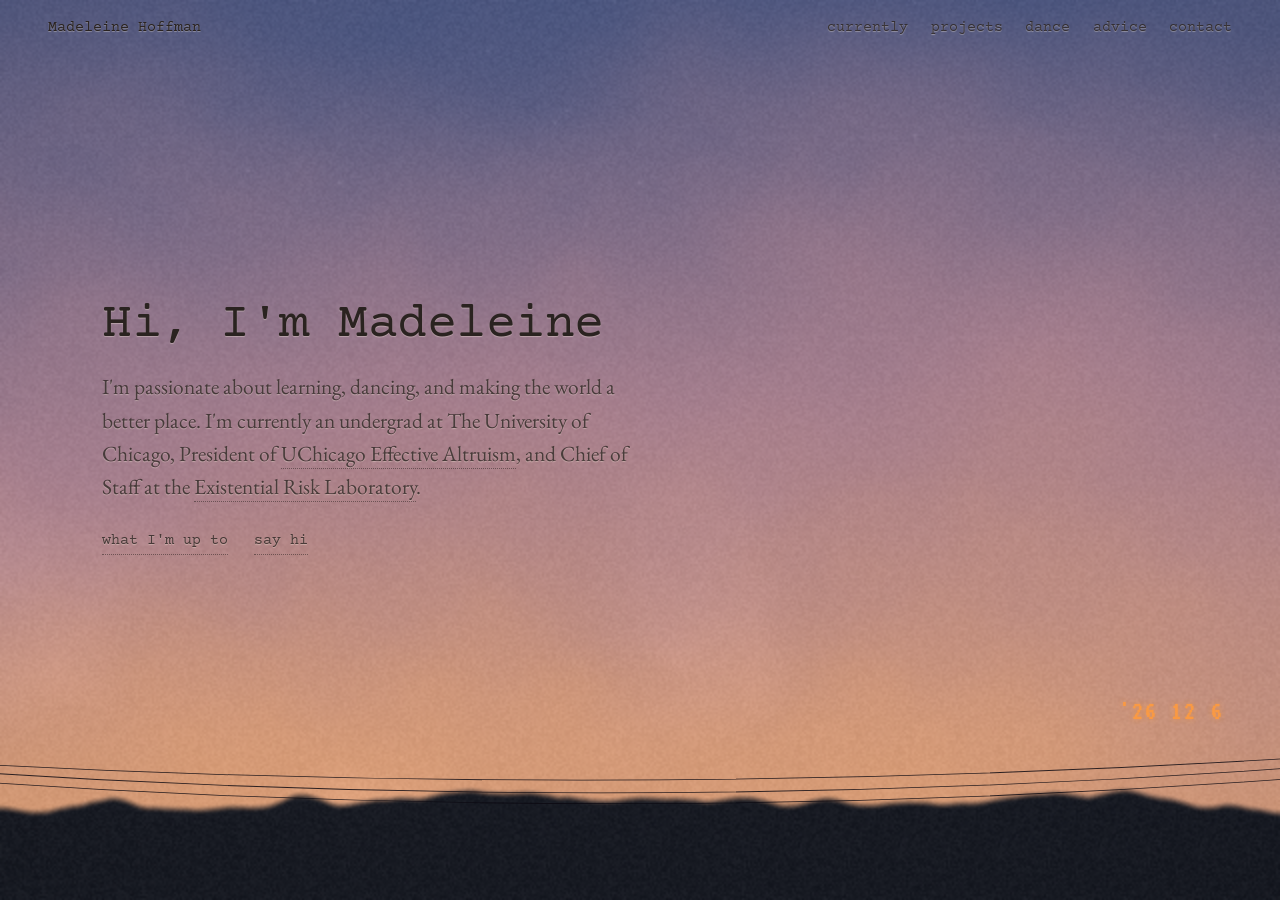
==== index.html @ fc64068d "Projects: sleep charts taped above the note, not inside it The two charts are now their own taped cl" ====
<!doctype html>
<html lang="en" class="no-js" data-sky="dark">
<head>
  <meta charset="utf-8">
  <meta name="viewport" content="width=device-width, initial-scale=1">
  <title>Madeleine Hoffman</title>
  <meta name="description" content="Madeleine Hoffman — learning, dancing, and making the world a better place.">
  <meta property="og:site_name" content="Madeleine Hoffman">
  <meta property="og:title" content="Madeleine Hoffman">
  <meta property="og:type" content="website">
  <meta name="theme-color" content="#1a1430">
  <link rel="preconnect" href="https://fonts.googleapis.com">
  <link rel="preconnect" href="https://fonts.gstatic.com" crossorigin>
  <link href="https://fonts.googleapis.com/css2?family=Courier+Prime:ital,wght@0,400;0,700;1,400&family=EB+Garamond:ital,wght@0,400;0,500;1,400&family=Caveat:wght@400;500&family=VT323&display=swap" rel="stylesheet">
  <!-- The ?v= numbers bust browser and GitHub Pages caches: bump them whenever
       style.css, sky.js or pages.js change, or visitors may see a stale mix. -->
  <link rel="stylesheet" href="style.css?v=45">
  <script>document.documentElement.className = "js";</script>
  <link rel="icon" href="data:image/svg+xml,%3Csvg xmlns='http://www.w3.org/2000/svg' viewBox='0 0 32 32'%3E%3Cdefs%3E%3ClinearGradient id='g' x1='0' y1='1' x2='0' y2='0'%3E%3Cstop offset='0' stop-color='%23e8894d'/%3E%3Cstop offset='.55' stop-color='%23a0506a'/%3E%3Cstop offset='1' stop-color='%23241f44'/%3E%3C/linearGradient%3E%3C/defs%3E%3Crect width='32' height='32' rx='6' fill='url(%23g)'/%3E%3Crect x='3' y='27' width='26' height='3' fill='%23120f1a'/%3E%3C/svg%3E">
</head>
<body>

  <!-- Each <section class="page"> is its own page; pages.js shows one at a
       time by URL hash (#currently, #dance, ...). Without JavaScript they
       simply stack. -->

  <!-- The sky. sky.js paints into this canvas; its colours follow the
       time of day. -->
  <canvas id="sky" aria-hidden="true"></canvas>

  <!-- Filters for the notes: a turbulence map displaces the paper layer's
       edges so each tear is ragged and fibrous rather than a clean cut. -->
  <svg width="0" height="0" style="position:absolute" aria-hidden="true">
    <defs>
      <filter id="torn" x="-5%" y="-10%" width="110%" height="120%" color-interpolation-filters="sRGB">
        <feTurbulence type="fractalNoise" baseFrequency="0.045 0.09" numOctaves="3" seed="4" result="n"/>
        <feDisplacementMap in="SourceGraphic" in2="n" scale="9" xChannelSelector="R" yChannelSelector="G"/>
      </filter>
      <filter id="torn2" x="-5%" y="-10%" width="110%" height="120%" color-interpolation-filters="sRGB">
        <feTurbulence type="fractalNoise" baseFrequency="0.05 0.08" numOctaves="3" seed="11" result="n"/>
        <feDisplacementMap in="SourceGraphic" in2="n" scale="8" xChannelSelector="R" yChannelSelector="G"/>
      </filter>
      <!-- a much gentler one for the ruled lines: a hand-ruled waver, not a tear -->
      <filter id="wobble" x="-2%" y="-5%" width="104%" height="110%" color-interpolation-filters="sRGB">
        <feTurbulence type="fractalNoise" baseFrequency="0.012 0.03" numOctaves="2" seed="3" result="n"/>
        <feDisplacementMap in="SourceGraphic" in2="n" scale="2.5" xChannelSelector="R" yChannelSelector="G"/>
      </filter>
    </defs>
  </svg>

  <header class="top">
    <a class="brand" href="#home">Madeleine Hoffman</a>
    <nav aria-label="Pages">
      <a href="#currently">currently</a>
      <a href="#projects">projects</a>
      <a href="#dance">dance</a>
      <a href="#advice">advice</a>
      <a href="#contact">contact</a>
    </nav>
  </header>

  <main id="pages">

    <!-- ============ HOME: the sky ============ -->
    <section id="home" class="page hero">
      <div class="hero-text">
        <h1>Hi, I'm Madeleine</h1>
        <p class="tagline" data-content="home.intro" data-inline>
          I'm passionate about learning, dancing, and making the world a better place.
          I'm currently an undergrad at The University of Chicago, President of
          <a href="https://uchicagoea.org" target="_blank" rel="noopener">UChicago Effective Altruism</a>,
          and Chief of Staff at the
          <a href="https://xrisk.uchicago.edu" target="_blank" rel="noopener">Existential Risk Laboratory</a>.
        </p>
        <p class="links">
          <a href="#currently">what I'm up to</a>
          <a href="#contact">say hi</a>
        </p>
      </div>
      <!-- the orange date stamp from a disposable camera; filled in by pages.js -->
      <span class="stamp" id="stamp" aria-hidden="true"></span>
      <!-- telephone wires along the bottom edge -->
      <svg class="wires" viewBox="0 0 1400 120" preserveAspectRatio="none" aria-hidden="true">
        <path d="M0 30 Q 700 95 1400 22"/>
        <path d="M0 44 Q 700 112 1400 38"/>
        <path d="M0 18 Q 700 70 1400 8"/>
      </svg>
    </section>

    <!-- ============ CURRENTLY ============ -->
    <section id="currently" class="page journal">
      <div class="paper">
        <div class="paper-head">
          <h2>Currently</h2>
          <span class="hand" data-content="currently.subtitle" data-text>last updated 10/21/26</span>
        </div>

        <!-- a strip of film: each <figure class="frame"> holds one photo; add class "portrait" for upright shots -->
        <div class="strip tilt-a">
          <figure class="frame"><img src="photos/blue-hour-coast.jpg" alt="A coastal town at blue hour, a crescent moon above the water" loading="lazy"></figure>
          <figure class="frame portrait"><img src="photos/autumn-leaves.jpg" alt="Autumn leaves against a clear blue sky" loading="lazy"></figure>
          <figure class="frame"><img src="photos/moon-over-horizon.jpg" alt="A soft moon over a dusk horizon, orange fading to indigo" loading="lazy"></figure>
          <figure class="frame"><img src="photos/the-el.jpg" alt="Looking up at an L train passing overhead" loading="lazy"></figure>
        </div>

        <article class="note n1" data-content="currently.note1">
          <p>
            Recently, I've been thinking about Laffer curve effects. What would give me higher
            returns when I decrease the quantity but increase the price? What should I do more of
            at a lower quality? (The answer to this second question is invariably emails.) Where
            am I on this curve for just about everything I spend my time on? I might write a blog
            post about this.
          </p>
        </article>

        <article class="note n2" data-content="currently.note2">
          <p>
            In terms of what I'm actually spending time on, ask my calendar: sleep (although
            significantly less than ever), work (just ran a panel event that went pretty well, now
            pivoting to symposium planning and academic-year groups), EA organizing (really excited
            about supporting all the ideas people have for programming, and doing 1-1s), and
            spending time with friends (taco tuesdays are my favorite). I'm getting increasingly
            skilled at making cheap vegan meals from home, doing handstands, and reading and
            predicting my mental state (so watch out&mdash; I might become a ninja soon).
          </p>
        </article>

        <p class="back hand"><a href="#home">&larr; back to the sky</a></p>
      </div>
    </section>

    <!-- ============ PROJECTS ============ -->
    <section id="projects" class="page journal">
      <div class="paper">
        <div class="paper-head">
          <h2>Projects</h2>
          <span class="hand" data-content="projects.subtitle" data-text>things I've made, so far</span>
        </div>

        <div class="strip tilt-b">
          <figure class="frame"><img src="photos/downtown-coneflowers.jpg" alt="Purple coneflowers in front of downtown Chicago buildings" loading="lazy"></figure>
          <figure class="frame"><img src="photos/decision-theory-talk.jpg" alt="Giving a talk on acausal decision theory, projected on a living-room wall" loading="lazy"></figure>
          <figure class="frame portrait"><img src="photos/podium-talk.jpg" alt="Speaking at a podium in a blue blouse" loading="lazy"></figure>
          <figure class="frame portrait"><img src="photos/lakefront-asters.jpg" alt="White asters along the lakefront path, the skyline behind" loading="lazy"></figure>
        </div>

        <article class="note n1" data-content="projects.note1">
          <p>
            In an attempt to think and write more, I've started
            <a href="https://substack.com/@madlenreads?r=5j2qmf&amp;utm_campaign=profile&amp;utm_medium=profile-page" target="_blank" rel="noopener">a substack</a>.
            I mostly read and develop thoughts independently, but I'll be experimenting with
            publishing more content in the near future.
          </p>
        </article>

        <figure class="charts" aria-label="Two charts from the sleep analysis">
          <a href="photos/sleep-by-day-and-alarm.png" target="_blank" rel="noopener"><img src="photos/sleep-by-day-and-alarm.png" alt="Average sleep by day type and alarm use: longest on weekends without an alarm, shortest on weekdays with one" loading="lazy"></a>
          <a href="photos/sleep-vs-mood.png" target="_blank" rel="noopener"><img src="photos/sleep-vs-mood.png" alt="Total sleep against next-day mood rating: a weak negative correlation, r = -0.19" loading="lazy"></a>
        </figure>

        <article class="note n2" data-content="projects.note2">
          <p>
            I conducted a
            <a href="https://docs.google.com/document/d/1mU0Cf0hOIiQYfXzRHgMYZWZ1Axlu6ik3GzpVMstTNCU/edit?usp=sharing" target="_blank" rel="noopener">sleep data analysis</a>
            on myself. Feel free to read the entire analysis, but long story short, I sleep a lot,
            and less when I wake up to an alarm. I also expect to become an early riser as I get older.
          </p>
        </article>

        <article class="note n3" data-content="projects.note3">
          <p><strong>Things I've vibecoded</strong> <em>(many thanks to Claude)</em></p>
          <ul>
            <li><a href="https://mindatlas-dusky.vercel.app" target="_blank" rel="noopener">Mindatlas task management system</a></li>
            <li><a href="https://claude.ai/public/artifacts/7b6f4d99-292c-4e7b-af44-f7ae1cf19e15" target="_blank" rel="noopener">Marriage market simulator</a></li>
            <li><a href="https://claude.ai/public/artifacts/346e64ef-d753-4775-b420-2178bdda4086" target="_blank" rel="noopener">Nutrition calibration</a></li>
            <li><a href="https://uchicagoea.org" target="_blank" rel="noopener">The UChicago EA website</a></li>
            <li>This website :)</li>
          </ul>
        </article>

        <article class="note n4" data-content="projects.note4">
          <p>
            I love <a href="https://docs.google.com/forms/d/e/1FAIpQLSeDyDDsnZq6mn9LF28FaSvzVBGC0axyaflXK7RPDkoeWgi3KA/viewform" target="_blank" rel="noopener">asking random questions</a>.
            I also love <a href="https://theoccasionalist.substack.com" target="_blank" rel="noopener">making lists</a>. I am still building the most
            legendary list of random questions, which you/we may be lucky to see one day.
          </p>
        </article>

        <p class="back hand"><a href="#home">&larr; back to the sky</a></p>
      </div>
    </section>

    <!-- ============ DANCE ============ -->
    <section id="dance" class="page journal">
      <div class="paper">
        <div class="paper-head">
          <h2>Dance</h2>
          <span class="hand" data-content="dance.subtitle" data-text>UChicago Maya</span>
        </div>

        <article class="note n1 lead" data-content="dance.lead">
          <p>
            I'm a cast member of UChicago Maya, a contemporary-fusion dance group. Here are some
            of our recent performances, including sets from both this and last year's university
            competition “Where Fun Comes to Dance” and our winter show Smoke and Mirrors.
          </p>
        </article>

        <div class="strip tilt-c">
          <figure class="frame"><img src="photos/maya-tableau.jpg" alt="UChicago Maya dancers in a tableau under warm light, mirrors at the edges" loading="lazy"></figure>
          <figure class="frame"><img src="photos/four-in-white.jpg" alt="Four dancers in white shirts holding hands on a lavender-lit stage" loading="lazy"></figure>
          <figure class="frame portrait"><img src="photos/stage-green-light.jpg" alt="Dancers on a green-lit stage, arms raised" loading="lazy"></figure>
          <figure class="frame"><img src="photos/final-bow.jpg" alt="The whole cast in black taking a bow, hands raised" loading="lazy"></figure>
          <figure class="frame"><img src="photos/curtain-call.jpg" alt="Curtain call, the cast waving in pink and lavender dresses" loading="lazy"></figure>
        </div>

        <!-- cine film: the three performances as frames on a strip -->
        <div class="strip wide tilt-e">
          <figure class="frame video">
            <iframe loading="lazy" src="https://www.youtube-nocookie.com/embed/ZHq5HaCZGsg?rel=0" title="UChicago Maya performance" allow="accelerometer; autoplay; clipboard-write; encrypted-media; gyroscope; picture-in-picture" allowfullscreen referrerpolicy="strict-origin-when-cross-origin"></iframe>
          </figure>
          <figure class="frame video">
            <iframe loading="lazy" src="https://www.youtube-nocookie.com/embed/Kq1xDJ3kD8k?rel=0" title="UChicago Maya performance" allow="accelerometer; autoplay; clipboard-write; encrypted-media; gyroscope; picture-in-picture" allowfullscreen referrerpolicy="strict-origin-when-cross-origin"></iframe>
          </figure>
          <figure class="frame video">
            <iframe loading="lazy" src="https://drive.google.com/file/d/11VHUv5KdfycRNEujiv16HskwLyLSA3uC/preview" title="UChicago Maya performance" allow="autoplay; fullscreen" allowfullscreen></iframe>
          </figure>
        </div>

        <p class="hand aside" data-content="dance.aside" data-text>Our experimental choreography show Haiku is coming up in May!</p>

        <p class="back hand"><a href="#home">&larr; back to the sky</a></p>
      </div>
    </section>

    <!-- ============ ADVICE ============ -->
    <section id="advice" class="page journal">
      <div class="paper paper-advice">
        <div class="paper-head">
          <h2>Advice</h2>
          <span class="hand" data-content="advice.subtitle" data-text>from the green notebook</span>
        </div>

        <article class="note n1 lead" data-content="advice.intro">
          <p>
            Since 2023, I've been collecting advice from friends and strangers in a green notebook
            I carried with me almost everywhere. I lost the notebook this summer
            (<a href="https://madlenreads.substack.com/p/to-the-boy-who-robbed-me?r=5j2qmf&amp;utm_campaign=post&amp;utm_medium=web" target="_blank" rel="noopener">full story here</a>)
            but by the kindness and foresight of some lovely people, most of the entries have been
            saved digitally and now exist here. I carry around a new green notebook and would love
            for you to add your advice to your past self &mdash; I will probably request it if I know
            you in person, but if you ask me to add yours I might cry tears of joy. You're
            also welcome to
            <a href="https://docs.google.com/forms/d/e/1FAIpQLSeNC3z4_AFh7Njtp66DmesXIRY3LgctPeOAQP-X7jR5U84RlA/viewform" target="_blank" rel="noopener">upload your own</a>
            to this page :)
          </p>
        </article>

        <!-- The entries. advice.js reads advice/entries.json, scatters the
             pages here at random, and opens one when it is clicked. -->
        <div class="pile" id="pile" aria-label="Pages from the notebook"></div>

        <p class="back hand"><a href="#home">&larr; back to the sky</a></p>
      </div>
    </section>

    <!-- ============ CONTACT ============ -->
    <section id="contact" class="page journal">
      <div class="paper">
        <div class="paper-head">
          <h2>Contact</h2>
          <span class="hand" data-content="contact.subtitle" data-text>I would love to connect with you</span>
        </div>

        <div class="strip tilt-d">
          <figure class="frame portrait"><img src="photos/chicago-print.jpg" alt="A Chicago print, a maroon foam finger and a photo-booth strip" loading="lazy"></figure>
          <figure class="frame"><img src="photos/lakefront-splash.jpg" alt="Three friends on the lakefront rocks as a wave breaks, the skyline behind" loading="lazy"></figure>
          <figure class="frame"><img src="photos/group-at-the-board.jpg" alt="A group of friends posing in front of a chalkboard" loading="lazy"></figure>
          <figure class="frame portrait"><img src="photos/rodin-eternal-spring.jpg" alt="A Rodin bronze in front of a Monet at the museum" loading="lazy"></figure>
        </div>

        <article class="note n1 scribbles">
          <ul class="contact-list" data-content="contact.links">
            <li><a class="hand" href="https://vs.co/hun6bwtc" target="_blank" rel="noopener">photos</a></li>
            <li><a class="hand" href="https://open.spotify.com/user/h41lewn2pkntjvl3inlkogcae?si=LbrNOg6fT9Wjhgx6Q5q5ig" target="_blank" rel="noopener">what I'm listening to</a></li>
            <li><a class="hand" href="mailto:mnhoffman@uchicago.edu">write to me</a></li>
            <li><a class="hand" href="https://calendly.com/mnhoffman-uchicago" target="_blank" rel="noopener">find a time to chat</a></li>
          </ul>
        </article>

        <article class="note n2" data-content="contact.note">
          <p>
            This website build is still in progress! Get excited for new edits coming soon,
            and feel free to give
            <a href="https://docs.google.com/forms/d/e/1FAIpQLScifL1u8yx66QWdVO1eizttNZ5CK81bdnJG2hJyrEnGoSSCvw/viewform?usp=dialog" target="_blank" rel="noopener">feedback</a> :)
          </p>
        </article>

        <p class="back hand"><a href="#home">&larr; back to the sky</a></p>
      </div>
    </section>

  </main>

  <!-- One entry, opened. advice.js fills and shows this. -->
  <div class="lightbox" id="lightbox" hidden>
    <button class="lb-close" type="button" aria-label="Close">&times;</button>
    <button class="lb-prev" type="button" aria-label="Previous page">&lsaquo;</button>
    <figure class="lb-figure"><img id="lb-img" alt="A page from the green notebook"></figure>
    <button class="lb-next" type="button" aria-label="Next page">&rsaquo;</button>
  </div>

  <script>
    // The date stamp: ' YY MM DD, the way a point-and-shoot prints it.
    (function () {
      var d = new Date(), s = document.getElementById('stamp');
      if (s) s.textContent = "'" + String(d.getFullYear()).slice(2) + ' ' + (d.getMonth() + 1) + ' ' + d.getDate();
    })();
  </script>
  <script src="vendor/marked.umd.js"></script>
  <script src="content.js?v=45"></script>
  <script src="sky.js?v=45"></script>
  <script src="pages.js?v=45"></script>
  <script src="advice.js?v=45"></script>
</body>
</html>
---- style.css ----
/* ------------------------------------------------------------------
   Madeleine Hoffman — personal site

   Home is a grainy film sky (sky.js) with a few lines of text on it.
   Every other page is a journal lying on top of that sky: textured
   paper, a strip of film across it, and notes scattered on the page.
   ------------------------------------------------------------------ */

:root {
  /* text on the sky: ivory by default, switched to ink when the sky is bright (sky.js) */
  --ink: #f3ebdd;
  --ink-soft: rgba(243, 235, 221, 0.82);
  --ink-faint: rgba(243, 235, 221, 0.55);
  --shadow: 0 1px 2px rgba(10, 8, 20, 0.5), 0 2px 12px rgba(10, 8, 20, 0.3);

  /* the journal */
  --paper: #f6e9cf;
  --paper-2: #fbf2dc;
  --card: #f6eedc;
  --pencil: #3a302b;
  --pencil-soft: #6b5d55;
  --pencil-faint: rgba(58, 48, 43, 0.35);
  --rule: rgba(90, 110, 150, 0.3);
  --stamp: #ff9b3d;
  --film: #15120f;

  --mono: "Courier Prime", "Courier New", monospace;
  --body: "EB Garamond", "Iowan Old Style", Georgia, serif;
  --hand: "Caveat", "Segoe Print", cursive;
  --lcd: "VT323", monospace;

  /* paper grain, used as a background layer */
  --grain: url("data:image/svg+xml,%3Csvg xmlns='http://www.w3.org/2000/svg' width='200' height='200'%3E%3Cfilter id='n'%3E%3CfeTurbulence type='fractalNoise' baseFrequency='0.9' numOctaves='3' stitchTiles='stitch'/%3E%3CfeColorMatrix values='0 0 0 0 0 0 0 0 0 0 0 0 0 0 0 0 0 0 0.55 0'/%3E%3C/filter%3E%3Crect width='100%25' height='100%25' filter='url(%23n)'/%3E%3C/svg%3E");
  /* finer grain for the notes, multiplied in so the paper has real tooth */
  --tooth: url("data:image/svg+xml,%3Csvg xmlns='http://www.w3.org/2000/svg' width='160' height='160'%3E%3Cfilter id='t'%3E%3CfeTurbulence type='fractalNoise' baseFrequency='1.1' numOctaves='2' seed='3' stitchTiles='stitch'/%3E%3CfeColorMatrix values='0 0 0 0 0 0 0 0 0 0 0 0 0 0 0 0 0 0 0.12 0'/%3E%3C/filter%3E%3Crect width='100%25' height='100%25' filter='url(%23t)'/%3E%3C/svg%3E");
  /* a soft, larger mottle like the fibres in handmade paper */
  --mottle: url("data:image/svg+xml,%3Csvg xmlns='http://www.w3.org/2000/svg' width='400' height='400'%3E%3Cfilter id='m'%3E%3CfeTurbulence type='fractalNoise' baseFrequency='0.03' numOctaves='4' seed='7' stitchTiles='stitch'/%3E%3CfeColorMatrix values='0 0 0 0 0 0 0 0 0 0 0 0 0 0 0 0 0 0 0.22 0'/%3E%3C/filter%3E%3Crect width='100%25' height='100%25' filter='url(%23m)'/%3E%3C/svg%3E");
}
:root[data-sky="bright"] {
  --ink: #2a2320;
  --ink-soft: rgba(42, 35, 32, 0.8);
  --ink-faint: rgba(42, 35, 32, 0.5);
  --shadow: 0 1px 1px rgba(255, 245, 230, 0.35);
}

* { box-sizing: border-box; }
html { scroll-behavior: smooth; }

body {
  margin: 0;
  min-height: 100vh;
  background: #1a1430 linear-gradient(to top, #c8744a 0%, #6a3a58 40%, #1a1430 100%);
  color: var(--ink);
  font-family: var(--body);
  font-size: clamp(1.1rem, 1.02rem + 0.35vw, 1.28rem);
  line-height: 1.55;
  -webkit-font-smoothing: antialiased;
  overflow-x: hidden;
  transition: color .8s ease;
}

#sky {
  position: fixed; inset: 0;
  width: 100%; height: 100%;
  z-index: 0; display: block;
}

header.top, main { position: relative; z-index: 1; }

a { color: inherit; text-decoration: none; }

/* ---------------- header ---------------- */
header.top {
  position: fixed;
  top: 0; left: 0; right: 0;
  z-index: 3;
  display: flex;
  justify-content: space-between;
  align-items: baseline;
  gap: 1rem;
  padding: 1rem clamp(1.25rem, 4vw, 3rem);
  font-family: var(--mono);
  font-size: 0.95rem;
  color: var(--ink);
  text-shadow: var(--shadow);
  transition: color .8s ease;
}
header.top .brand { white-space: nowrap; }
header.top nav { display: flex; flex-wrap: wrap; justify-content: flex-end; gap: 0.2rem 1.4rem; }
header.top nav a { color: var(--ink-soft); border-bottom: 1px dotted transparent; padding-bottom: 1px; }
header.top nav a:hover, header.top nav a.current { color: var(--ink); border-bottom-color: var(--ink-faint); }

/* ---------------- pages ---------------- */
.js .page:not(.active) { display: none; }
.js .page.active { animation: develop .7s ease both; }
@keyframes develop {
  from { opacity: 0; filter: contrast(0.6) brightness(1.3); }
  to   { opacity: 1; filter: none; }
}
@media (prefers-reduced-motion: reduce) { .js .page.active { animation: none; } }

/* ---------------- home: the sky ---------------- */
.hero {
  position: relative;
  min-height: 100svh;
  display: flex;
  align-items: center;
  padding: 6rem clamp(1.25rem, 8vw, 7rem) 9rem;
  text-shadow: var(--shadow);
}
.hero-text { max-width: 36rem; }

h1 {
  margin: 0 0 1rem;
  font-family: var(--mono);
  font-weight: 400;
  font-size: clamp(1.9rem, 1.3rem + 2.6vw, 3.1rem);
  line-height: 1.15;
  letter-spacing: -0.01em;
}
.tagline {
  margin: 0;
  max-width: 34rem;
  font-size: 1.05em;
  color: var(--ink-soft);
}
.links {
  margin: 1.6rem 0 0;
  font-family: var(--mono);
  font-size: 0.95rem;
  display: flex;
  flex-wrap: wrap;
  gap: 0.5rem 1.6rem;
}
.links a, .tagline a { color: var(--ink-soft); border-bottom: 1px dotted var(--ink-faint); padding-bottom: 1px; }
.tagline a:hover { color: var(--ink); border-bottom-style: solid; }
.links a:hover { color: var(--ink); border-bottom-style: solid; }

/* the orange date stamp, bottom right, like a point-and-shoot print */
.stamp {
  position: absolute;
  right: clamp(1.25rem, 5vw, 3.5rem);
  bottom: 10.5rem;
  font-family: var(--lcd);
  font-size: 1.7rem;
  letter-spacing: 0.08em;
  color: var(--stamp);
  text-shadow: 0 0 6px rgba(255, 155, 61, 0.75), 0 0 1px rgba(255, 155, 61, 0.9);
  opacity: 0.9;
  filter: blur(0.3px);
}

/* telephone wires along the bottom edge */
.wires {
  position: absolute;
  left: -2%; right: -2%; bottom: 7.5%;
  width: 104%; height: 9vh;
  fill: none;
  stroke: rgba(12, 10, 18, 0.85);
  stroke-width: 1.2;
  pointer-events: none;
  filter: blur(0.3px);
}

/* ---------------- journal pages ---------------- */
.journal {
  min-height: 100svh;
  padding: 5.5rem clamp(0.75rem, 3vw, 2rem) 5rem;
  display: flex;
  justify-content: center;
  align-items: flex-start;
}

.paper {
  position: relative;
  width: min(100%, 58rem);
  min-width: 0;                     /* a flex item: don't let the pile's images widen it */
  padding: clamp(1.25rem, 3.5vw, 3rem) clamp(1.1rem, 4vw, 3.5rem) 2.5rem;
  color: var(--pencil);
  background: var(--paper) linear-gradient(160deg, var(--paper-2) 0%, var(--paper) 55%, #eedfc2 100%);
  box-shadow: 0 30px 70px rgba(8, 6, 16, 0.5), 0 2px 6px rgba(8, 6, 16, 0.3);
  transform: rotate(-0.6deg);
  display: grid;
  grid-template-columns: minmax(0, 1fr) minmax(0, 1fr);
  gap: 1.75rem 2.25rem;
  align-items: start;
}
/* paper grain and a faint fold down the middle */
.paper::before {
  content: "";
  position: absolute; inset: 0;
  background: var(--grain);
  opacity: 0.38;
  mix-blend-mode: multiply;
  pointer-events: none;
}
.paper::after {
  content: "";
  position: absolute; top: 0; bottom: 0; left: 50%;
  width: 1px;
  background: linear-gradient(to bottom, transparent, rgba(58, 48, 43, 0.12) 20%, rgba(58, 48, 43, 0.12) 80%, transparent);
  pointer-events: none;
}
.paper > * { position: relative; z-index: 1; }

.paper-head {
  grid-column: 1 / -1;
  display: flex;
  flex-wrap: wrap;
  align-items: baseline;
  gap: 0.3rem 1.2rem;
  margin-bottom: -0.25rem;
}
.paper h2 {
  margin: 0;
  font-family: var(--mono);
  font-weight: 700;
  font-size: clamp(1.6rem, 1.3rem + 1.4vw, 2.3rem);
  letter-spacing: -0.01em;
  color: var(--pencil);
}

/* handwriting, for marginalia only */
.hand {
  font-family: var(--hand);
  font-size: 1.35rem;
  line-height: 1.2;
  color: var(--pencil-soft);
}
.aside.hand { grid-column: 1 / -1; transform: rotate(-1.2deg); margin: 0.2rem 0 0 0.5rem; }

/* ---- film strip ----
   Each strip runs the width of the page (a touch past it) with the
   film's dark border on both ends. Frames share the width and crop to
   fit, so the strip always ends cleanly. Each page tilts its strip a
   little differently. */
.strip {
  grid-column: 1 / -1;
  width: calc(100% + 2rem);
  margin-left: -1rem;
  display: flex;
  gap: 0.6rem;
  padding: 1.45rem 0.9rem 1.15rem;
  overflow: hidden;
  background: var(--film);
  position: relative;
  box-shadow: 0 10px 28px rgba(8, 6, 16, 0.35);
  counter-reset: frames 11;
}
.strip.tilt-a { transform: rotate(0.8deg); }
.strip.tilt-b { transform: rotate(-0.7deg); }
.strip.tilt-c { transform: rotate(-1.4deg); z-index: 2; }
.strip.tilt-d { transform: rotate(1.1deg); }
.strip.tilt-e { transform: rotate(0.9deg); margin-top: -1.6rem; }
/* sprocket holes */
.strip::before, .strip::after {
  content: "";
  position: absolute; left: 0; right: 0; height: 0.45rem;
  background: radial-gradient(circle at 50% 50%, rgba(255, 240, 220, 0.14) 0 2.2px, transparent 2.6px) 0 0 / 1.1rem 100% repeat-x;
  pointer-events: none;
}
.strip::before { top: 0.32rem; }
.strip::after { bottom: 0.32rem; }

.frame {
  flex: 3 1 0;
  min-width: 0;
  margin: 0;
  position: relative;
  --frame-h: clamp(7rem, 14.5vw, 10.5rem);
}
.frame.portrait { flex: 2 1 0; }
.frame img {
  display: block;
  width: 100%;
  height: var(--frame-h);
  object-fit: cover;
  border-radius: 2px;
  box-shadow: inset 0 0 0 1px rgba(255, 255, 255, 0.04);
  filter: saturate(0.9) contrast(0.96);
}
/* the dance strip holds video */
.strip.wide .frame { flex: 1 1 0; }
.frame.video { aspect-ratio: 16 / 9; background: #000; border-radius: 2px; overflow: hidden; min-width: 0; }
.frame.video iframe { position: absolute; inset: 0; width: 100%; height: 100%; border: 0; }

/* ---- notes ----
   Three layers: the torn paper (.note::before), the ruled lines
   (.note::after, continuous and only faintly wavy), and the text on
   top. The tape hangs off the first paragraph's pseudo-element. */
.note {
  position: relative;
  padding: 1.3rem 1.4rem 1.2rem;
  font-size: 0.98em;
  isolation: isolate;
}
.note::before {
  content: "";
  position: absolute;
  inset: -0.35rem -0.3rem -0.5rem;
  z-index: -2;
  background:
    var(--tooth),
    var(--grain),
    var(--mottle),
    linear-gradient(170deg, #fffbf1 0%, #fcf6e8 60%, #f6eedd 100%);
  background-blend-mode: multiply, soft-light, soft-light, normal;
  box-shadow:
    inset 0 0 0 2px rgba(255, 252, 244, 0.7),   /* fibrous light rim along the tear */
    inset 0 0 1.4rem rgba(120, 95, 60, 0.10),   /* a little age toward the edges */
    0 7px 14px rgba(8, 6, 16, 0.22),
    0 1px 2px rgba(8, 6, 16, 0.25);
  filter: url(#torn);
}
.note.n2::before { filter: url(#torn2); }
.note::after {
  content: "";
  position: absolute;
  inset: 0;
  z-index: -1;
  background: repeating-linear-gradient(to bottom, transparent 0 calc(1.55em - 1px), var(--rule) calc(1.55em - 1px) 1.55em);
  background-origin: content-box;
  /* the note's top padding, plus where the first baseline falls in its
     line box, minus one period: so every rule sits just under a baseline */
  padding: calc(1.3rem - 0.15em + 1px) 1rem 0;
  filter: url(#wobble);
  pointer-events: none;
}
.note p { margin: 0; line-height: 1.55; }
.note p + p { margin-top: 1.55em; }
/* a piece of tape at the top */
.note > :first-child::before {
  content: "";
  position: absolute; top: -0.75rem; left: 50%;
  width: 5.5rem; height: 1.25rem;
  transform: translateX(-50%) rotate(-2deg);
  background: linear-gradient(to right, rgba(236, 232, 224, 0.5), rgba(246, 244, 238, 0.62) 50%, rgba(236, 232, 224, 0.5));
  border-left: 1px dashed rgba(255, 255, 255, 0.55);
  border-right: 1px dashed rgba(255, 255, 255, 0.55);
  box-shadow: 0 1px 2px rgba(8, 6, 16, 0.12);
}
.note.n1 { transform: rotate(-1.1deg); }
.note.n2 { transform: rotate(1.3deg); margin-top: 1.5rem; }
.note.lead { grid-column: 1 / -1; max-width: 42rem; }
.note.n3 { grid-column: 1; transform: rotate(-0.7deg); margin-top: 0.8rem; }
.note.n4 { grid-column: 2; transform: rotate(1deg); margin-top: 1.6rem; }
/* lists inside notes sit on the ruling like the paragraphs */
.note ul, .note ol { margin: 0; padding-left: 1.2em; }
.note p + ul, .note p + ol { margin-top: 0; }
.note li { line-height: 1.55; }
.note a {
  color: var(--pencil);
  text-decoration: underline wavy var(--pencil-faint) 1px;
  text-underline-offset: 0.2em;
}
.note a:hover { text-decoration-color: var(--stamp); }

/* the contact note: just a few handwritten lines, each one a link */
.contact-list {
  list-style: none;
  margin: 0;
  padding: 0;
}
.contact-list li { line-height: 1.55em; }
.contact-list a.hand {
  font-size: 1.55rem;
  color: var(--pencil);
  text-decoration: none;
  border-bottom: 1px solid transparent;
  transition: color .2s ease, border-color .2s ease;
}
.contact-list a.hand:hover { color: #a85a3c; border-bottom-color: rgba(168, 90, 60, 0.5); }
.note.scribbles { padding-bottom: 1.3rem; }

.back {
  grid-column: 1 / -1;
  margin: 1.5rem 0 0 !important;
  justify-self: start;
}
.back a { color: var(--pencil-soft); border-bottom: 1px solid var(--pencil-faint); }
.back a:hover { color: var(--pencil); }

/* ---------------- small screens ---------------- */
@media (max-width: 680px) {
  header.top { font-size: 0.85rem; flex-direction: column; align-items: center; gap: 0.2rem; padding-top: 0.8rem; }
  header.top nav { justify-content: center; gap: 0.2rem 1rem; }
  .hero { padding-top: 7rem; padding-bottom: 10rem; align-items: flex-end; }
  .stamp { bottom: 10.5rem; font-size: 1.4rem; }
  .paper { grid-template-columns: minmax(0, 1fr); transform: rotate(-0.3deg); }
  /* the advice sheet is very tall; even a slight tilt pushes its corners off a phone screen */
  .paper-advice { transform: none; }
  .paper::after { display: none; }
  .note.n1, .note.n2 { transform: rotate(-0.6deg); margin-top: 0.5rem; }
  .note.n2 { transform: rotate(0.6deg); }
  .strip { overflow-x: auto; scrollbar-width: none; width: calc(100% + 1.2rem); margin-left: -0.6rem; }
  .strip::-webkit-scrollbar { display: none; }
  .frame { flex: 0 0 auto; --frame-h: 8.5rem; }
  .frame img { width: auto; aspect-ratio: 3 / 2; }
  .frame.portrait img { aspect-ratio: 2 / 3; }
  .strip.wide .frame { flex: 0 0 auto; width: 16rem; }
  .strip.tilt-e { margin-top: 0.5rem; }
}

::selection { background: rgba(255, 155, 61, 0.35); }

/* ---------------- advice: the green notebook ---------------- */
.paper-advice .note.lead { max-width: 46rem; z-index: 30; }   /* always above the pile */
.paper-advice .back { position: relative; z-index: 30; }

/* The pile: advice.js positions every page absolutely (a masonry with
   overlap); the box is clipped so nothing pokes past the sheet. */
.pile {
  grid-column: 1 / -1;
  position: relative;
  isolation: isolate;
  min-width: 0;
  margin: 0.5rem 0 3rem;
  padding-top: 0.8rem;
}
.entry {
  display: block;
  position: absolute;
  transform: rotate(var(--tilt, 0deg));
  transition: box-shadow .3s ease;
  box-shadow: 0 6px 16px rgba(8, 6, 16, 0.28), 0 1px 2px rgba(8, 6, 16, 0.25);
  background: #ede4d0;
  cursor: zoom-in;
}
.entry img { display: block; width: 100%; max-width: 100%; height: auto; }
.entry:hover, .entry:focus-visible {
  box-shadow: 0 10px 24px rgba(8, 6, 16, 0.36), 0 1px 2px rgba(8, 6, 16, 0.25);
  outline: none;
}

/* one page, opened */
.lightbox {
  position: fixed; inset: 0; z-index: 50;
  display: flex; align-items: center; justify-content: center;
  background: rgba(14, 10, 24, 0.82);
  backdrop-filter: blur(3px);
  -webkit-backdrop-filter: blur(3px);
  padding: 2rem;
}
.lightbox[hidden] { display: none; }
.lb-figure { margin: 0; max-width: min(92vw, 60rem); max-height: 90vh; }
.lb-figure img {
  display: block;
  max-width: 100%; max-height: 90vh;
  box-shadow: 0 30px 80px rgba(0, 0, 0, 0.6);
  background: var(--card);
}
.lightbox button {
  position: absolute;
  background: none; border: 0; color: #f3ebdd;
  font-family: var(--mono); font-size: 2.2rem; line-height: 1;
  padding: 0.6rem 0.9rem; cursor: pointer; opacity: 0.75;
}
.lightbox button:hover { opacity: 1; }
.lb-close { top: 0.6rem; right: 0.9rem; }
.lb-prev { left: 0.4rem; top: 50%; transform: translateY(-50%); }
.lb-next { right: 0.4rem; top: 50%; transform: translateY(-50%); }
body.lb-open { overflow: hidden; }

@media (max-width: 680px) {
  .lightbox { padding: 0.5rem; }
  .lightbox button { font-size: 1.8rem; }
}

/* ---------------- small charts taped to the page, above the sleep note ---------------- */
.charts {
  grid-column: 2;
  display: flex; gap: 0.9rem; align-items: flex-start;
  margin: 0.6rem 0 -0.4rem; padding: 0;
}
.charts a { position: relative; flex: 0 0 calc(50% - 0.45rem); min-width: 0; display: block; cursor: zoom-in; }
.charts img {
  display: block; width: 100%; height: auto;
  border: 1px solid rgba(58, 48, 43, 0.15);
  box-shadow: 0 3px 8px rgba(8, 6, 16, 0.22);
  background: #fff;
}
.charts a:first-child { transform: rotate(-1.6deg); }
.charts a:last-child { transform: rotate(1.3deg); margin-top: 0.5rem; }
/* a little piece of tape on each */
.charts a::before {
  content: "";
  position: absolute; top: -0.5rem; left: 50%; z-index: 1;
  width: 3.2rem; height: 0.9rem;
  transform: translateX(-50%) rotate(-3deg);
  background: linear-gradient(to right, rgba(236, 232, 224, 0.55), rgba(246, 244, 238, 0.68) 50%, rgba(236, 232, 224, 0.55));
  border-left: 1px dashed rgba(255, 255, 255, 0.55);
  border-right: 1px dashed rgba(255, 255, 255, 0.55);
  box-shadow: 0 1px 2px rgba(8, 6, 16, 0.12);
}
.charts a:last-child::before { transform: translateX(-50%) rotate(4deg); }
/* the sleep note sits under its charts, in the right column */
#projects .note.n2 { grid-column: 2; margin-top: 0.4rem; }
@media (max-width: 640px) { .charts, #projects .note.n2 { grid-column: 1; } }
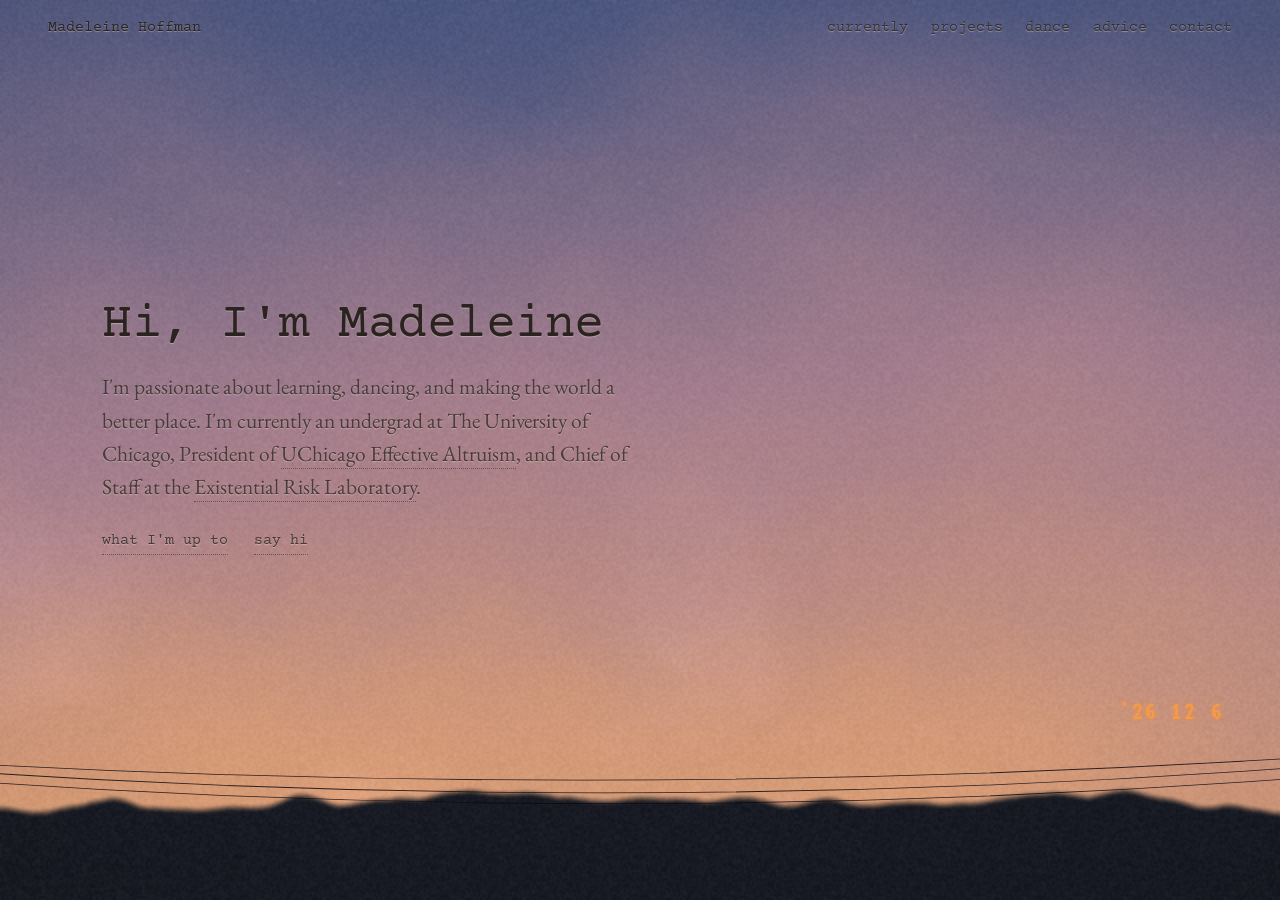
==== commit 41cb8f1a: "Projects: a note on Project Donor and the End Kidney Deaths Act A full-width note between the sleep " ====
--- a/index.html
+++ b/index.html
@@ -14,7 +14,7 @@
   <link href="https://fonts.googleapis.com/css2?family=Courier+Prime:ital,wght@0,400;0,700;1,400&family=EB+Garamond:ital,wght@0,400;0,500;1,400&family=Caveat:wght@400;500&family=VT323&display=swap" rel="stylesheet">
   <!-- The ?v= numbers bust browser and GitHub Pages caches: bump them whenever
        style.css, sky.js or pages.js change, or visitors may see a stale mix. -->
-  <link rel="stylesheet" href="style.css?v=45">
+  <link rel="stylesheet" href="style.css?v=46">
   <script>document.documentElement.className = "js";</script>
   <link rel="icon" href="data:image/svg+xml,%3Csvg xmlns='http://www.w3.org/2000/svg' viewBox='0 0 32 32'%3E%3Cdefs%3E%3ClinearGradient id='g' x1='0' y1='1' x2='0' y2='0'%3E%3Cstop offset='0' stop-color='%23e8894d'/%3E%3Cstop offset='.55' stop-color='%23a0506a'/%3E%3Cstop offset='1' stop-color='%23241f44'/%3E%3C/linearGradient%3E%3C/defs%3E%3Crect width='32' height='32' rx='6' fill='url(%23g)'/%3E%3Crect x='3' y='27' width='26' height='3' fill='%23120f1a'/%3E%3C/svg%3E">
 </head>
@@ -167,7 +167,18 @@
           </p>
         </article>
 
-        <article class="note n3" data-content="projects.note3">
+        <article class="note n3 lead" data-content="projects.note3">
+          <p>
+            I spent a summer at
+            <a href="https://forum.effectivealtruism.org/posts/sDLvkLMhmmatiqaR7/introducing-project-donor-a-cost-effective-approach-to" target="_blank" rel="noopener">Project Donor</a>
+            helping write a cost-effectiveness analysis on interventions supporting kidney donation. I left
+            considering kidney donation myself, and supporting the
+            <a href="https://www.endkidneydeathsact.org" target="_blank" rel="noopener">End Kidney Deaths Act</a>
+            as the most obviously good policy I'm aware of.
+          </p>
+        </article>
+
+        <article class="note n4" data-content="projects.note4">
           <p><strong>Things I've vibecoded</strong> <em>(many thanks to Claude)</em></p>
           <ul>
             <li><a href="https://mindatlas-dusky.vercel.app" target="_blank" rel="noopener">Mindatlas task management system</a></li>
@@ -178,7 +189,7 @@
           </ul>
         </article>
 
-        <article class="note n4" data-content="projects.note4">
+        <article class="note n5" data-content="projects.note5">
           <p>
             I love <a href="https://docs.google.com/forms/d/e/1FAIpQLSeDyDDsnZq6mn9LF28FaSvzVBGC0axyaflXK7RPDkoeWgi3KA/viewform" target="_blank" rel="noopener">asking random questions</a>.
             I also love <a href="https://theoccasionalist.substack.com" target="_blank" rel="noopener">making lists</a>. I am still building the most
@@ -318,9 +329,9 @@
     })();
   </script>
   <script src="vendor/marked.umd.js"></script>
-  <script src="content.js?v=45"></script>
-  <script src="sky.js?v=45"></script>
-  <script src="pages.js?v=45"></script>
-  <script src="advice.js?v=45"></script>
+  <script src="content.js?v=46"></script>
+  <script src="sky.js?v=46"></script>
+  <script src="pages.js?v=46"></script>
+  <script src="advice.js?v=46"></script>
 </body>
 </html>
--- a/style.css
+++ b/style.css
@@ -342,8 +342,9 @@
 .note.n1 { transform: rotate(-1.1deg); }
 .note.n2 { transform: rotate(1.3deg); margin-top: 1.5rem; }
 .note.lead { grid-column: 1 / -1; max-width: 42rem; }
-.note.n3 { grid-column: 1; transform: rotate(-0.7deg); margin-top: 0.8rem; }
-.note.n4 { grid-column: 2; transform: rotate(1deg); margin-top: 1.6rem; }
+.note.n3 { transform: rotate(0.6deg); margin-top: 1rem; justify-self: start; }
+.note.n4 { grid-column: 1; transform: rotate(-0.7deg); margin-top: 0.8rem; }
+.note.n5 { grid-column: 2; transform: rotate(1deg); margin-top: 1.6rem; }
 /* lists inside notes sit on the ruling like the paragraphs */
 .note ul, .note ol { margin: 0; padding-left: 1.2em; }
 .note p + ul, .note p + ol { margin-top: 0; }
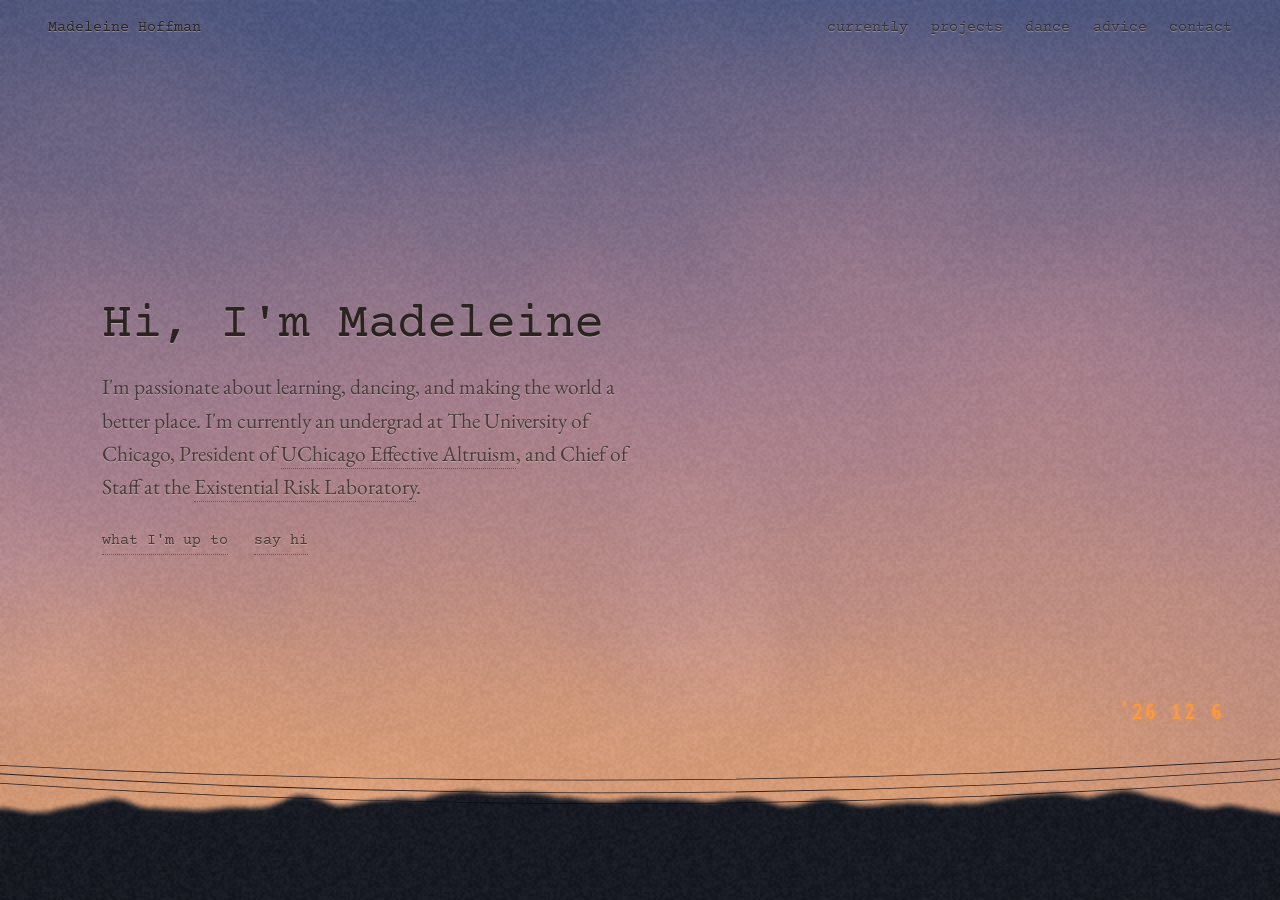
==== commit 31fc21cc: "Projects: two independent columns; charts tucked over the sleep note Notes on the Projects page now " ====
--- a/index.html
+++ b/index.html
@@ -14,7 +14,7 @@
   <link href="https://fonts.googleapis.com/css2?family=Courier+Prime:ital,wght@0,400;0,700;1,400&family=EB+Garamond:ital,wght@0,400;0,500;1,400&family=Caveat:wght@400;500&family=VT323&display=swap" rel="stylesheet">
   <!-- The ?v= numbers bust browser and GitHub Pages caches: bump them whenever
        style.css, sky.js or pages.js change, or visitors may see a stale mix. -->
-  <link rel="stylesheet" href="style.css?v=46">
+  <link rel="stylesheet" href="style.css?v=48">
   <script>document.documentElement.className = "js";</script>
   <link rel="icon" href="data:image/svg+xml,%3Csvg xmlns='http://www.w3.org/2000/svg' viewBox='0 0 32 32'%3E%3Cdefs%3E%3ClinearGradient id='g' x1='0' y1='1' x2='0' y2='0'%3E%3Cstop offset='0' stop-color='%23e8894d'/%3E%3Cstop offset='.55' stop-color='%23a0506a'/%3E%3Cstop offset='1' stop-color='%23241f44'/%3E%3C/linearGradient%3E%3C/defs%3E%3Crect width='32' height='32' rx='6' fill='url(%23g)'/%3E%3Crect x='3' y='27' width='26' height='3' fill='%23120f1a'/%3E%3C/svg%3E">
 </head>
@@ -144,6 +144,8 @@
           <figure class="frame portrait"><img src="photos/lakefront-asters.jpg" alt="White asters along the lakefront path, the skyline behind" loading="lazy"></figure>
         </div>
 
+        <!-- two independent columns, so notes of any height stack naturally -->
+        <div class="col">
         <article class="note n1" data-content="projects.note1">
           <p>
             In an attempt to think and write more, I've started
@@ -153,21 +155,7 @@
           </p>
         </article>
 
-        <figure class="charts" aria-label="Two charts from the sleep analysis">
-          <a href="photos/sleep-by-day-and-alarm.png" target="_blank" rel="noopener"><img src="photos/sleep-by-day-and-alarm.png" alt="Average sleep by day type and alarm use: longest on weekends without an alarm, shortest on weekdays with one" loading="lazy"></a>
-          <a href="photos/sleep-vs-mood.png" target="_blank" rel="noopener"><img src="photos/sleep-vs-mood.png" alt="Total sleep against next-day mood rating: a weak negative correlation, r = -0.19" loading="lazy"></a>
-        </figure>
-
-        <article class="note n2" data-content="projects.note2">
-          <p>
-            I conducted a
-            <a href="https://docs.google.com/document/d/1mU0Cf0hOIiQYfXzRHgMYZWZ1Axlu6ik3GzpVMstTNCU/edit?usp=sharing" target="_blank" rel="noopener">sleep data analysis</a>
-            on myself. Feel free to read the entire analysis, but long story short, I sleep a lot,
-            and less when I wake up to an alarm. I also expect to become an early riser as I get older.
-          </p>
-        </article>
-
-        <article class="note n3 lead" data-content="projects.note3">
+        <article class="note n3" data-content="projects.note3">
           <p>
             I spent a summer at
             <a href="https://forum.effectivealtruism.org/posts/sDLvkLMhmmatiqaR7/introducing-project-donor-a-cost-effective-approach-to" target="_blank" rel="noopener">Project Donor</a>
@@ -188,6 +176,20 @@
             <li>This website :)</li>
           </ul>
         </article>
+        </div>
+        <div class="col">
+        <figure class="charts" aria-label="Two charts from the sleep analysis">
+          <a href="photos/sleep-by-day-and-alarm.png" target="_blank" rel="noopener"><img src="photos/sleep-by-day-and-alarm.png" alt="Average sleep by day type and alarm use: longest on weekends without an alarm, shortest on weekdays with one" loading="lazy"></a>
+          <a href="photos/sleep-vs-mood.png" target="_blank" rel="noopener"><img src="photos/sleep-vs-mood.png" alt="Total sleep against next-day mood rating: a weak negative correlation, r = -0.19" loading="lazy"></a>
+        </figure>
+        <article class="note n2" data-content="projects.note2">
+          <p>
+            I conducted a
+            <a href="https://docs.google.com/document/d/1mU0Cf0hOIiQYfXzRHgMYZWZ1Axlu6ik3GzpVMstTNCU/edit?usp=sharing" target="_blank" rel="noopener">sleep data analysis</a>
+            on myself. Feel free to read the entire analysis, but long story short, I sleep a lot,
+            and less when I wake up to an alarm. I also expect to become an early riser as I get older.
+          </p>
+        </article>
 
         <article class="note n5" data-content="projects.note5">
           <p>
@@ -196,6 +198,7 @@
             legendary list of random questions, which you/we may be lucky to see one day.
           </p>
         </article>
+        </div>
 
         <p class="back hand"><a href="#home">&larr; back to the sky</a></p>
       </div>
@@ -329,9 +332,9 @@
     })();
   </script>
   <script src="vendor/marked.umd.js"></script>
-  <script src="content.js?v=46"></script>
-  <script src="sky.js?v=46"></script>
-  <script src="pages.js?v=46"></script>
-  <script src="advice.js?v=46"></script>
+  <script src="content.js?v=48"></script>
+  <script src="sky.js?v=48"></script>
+  <script src="pages.js?v=48"></script>
+  <script src="advice.js?v=48"></script>
 </body>
 </html>
--- a/style.css
+++ b/style.css
@@ -342,7 +342,7 @@
 .note.n1 { transform: rotate(-1.1deg); }
 .note.n2 { transform: rotate(1.3deg); margin-top: 1.5rem; }
 .note.lead { grid-column: 1 / -1; max-width: 42rem; }
-.note.n3 { transform: rotate(0.6deg); margin-top: 1rem; justify-self: start; }
+.note.n3 { grid-column: 1; transform: rotate(0.6deg); margin-top: 0.6rem; }
 .note.n4 { grid-column: 1; transform: rotate(-0.7deg); margin-top: 0.8rem; }
 .note.n5 { grid-column: 2; transform: rotate(1deg); margin-top: 1.6rem; }
 /* lists inside notes sit on the ruling like the paragraphs */
@@ -469,9 +469,9 @@
 
 /* ---------------- small charts taped to the page, above the sleep note ---------------- */
 .charts {
-  grid-column: 2;
   display: flex; gap: 0.9rem; align-items: flex-start;
-  margin: 0.6rem 0 -0.4rem; padding: 0;
+  margin: 0.6rem 0 0; padding: 0;
+  position: relative; z-index: 2;        /* the clippings lie over the top edge of the note below */
 }
 .charts a { position: relative; flex: 0 0 calc(50% - 0.45rem); min-width: 0; display: block; cursor: zoom-in; }
 .charts img {
@@ -495,5 +495,15 @@
 }
 .charts a:last-child::before { transform: translateX(-50%) rotate(4deg); }
 /* the sleep note sits under its charts, in the right column */
-#projects .note.n2 { grid-column: 2; margin-top: 0.4rem; }
-@media (max-width: 640px) { .charts, #projects .note.n2 { grid-column: 1; } }
+
+
+/* ---------------- independent columns of notes (Projects) ---------------- */
+.col { display: flex; flex-direction: column; gap: 1.9rem; min-width: 0; }
+.col .note { margin-top: 0; }
+.col .note.n1 { transform: rotate(-1.1deg); }
+.col .note.n2 { transform: rotate(1.3deg); margin-top: -2.2rem; }   /* tucked up under the charts */
+.col .note.n3 { transform: rotate(0.6deg); }
+.col .note.n4 { transform: rotate(-0.7deg); }
+.col .note.n5 { transform: rotate(1deg); }
+.col .charts { margin: 0.6rem 0 0; }
+@media (max-width: 640px) { .col { gap: 1.4rem; } }
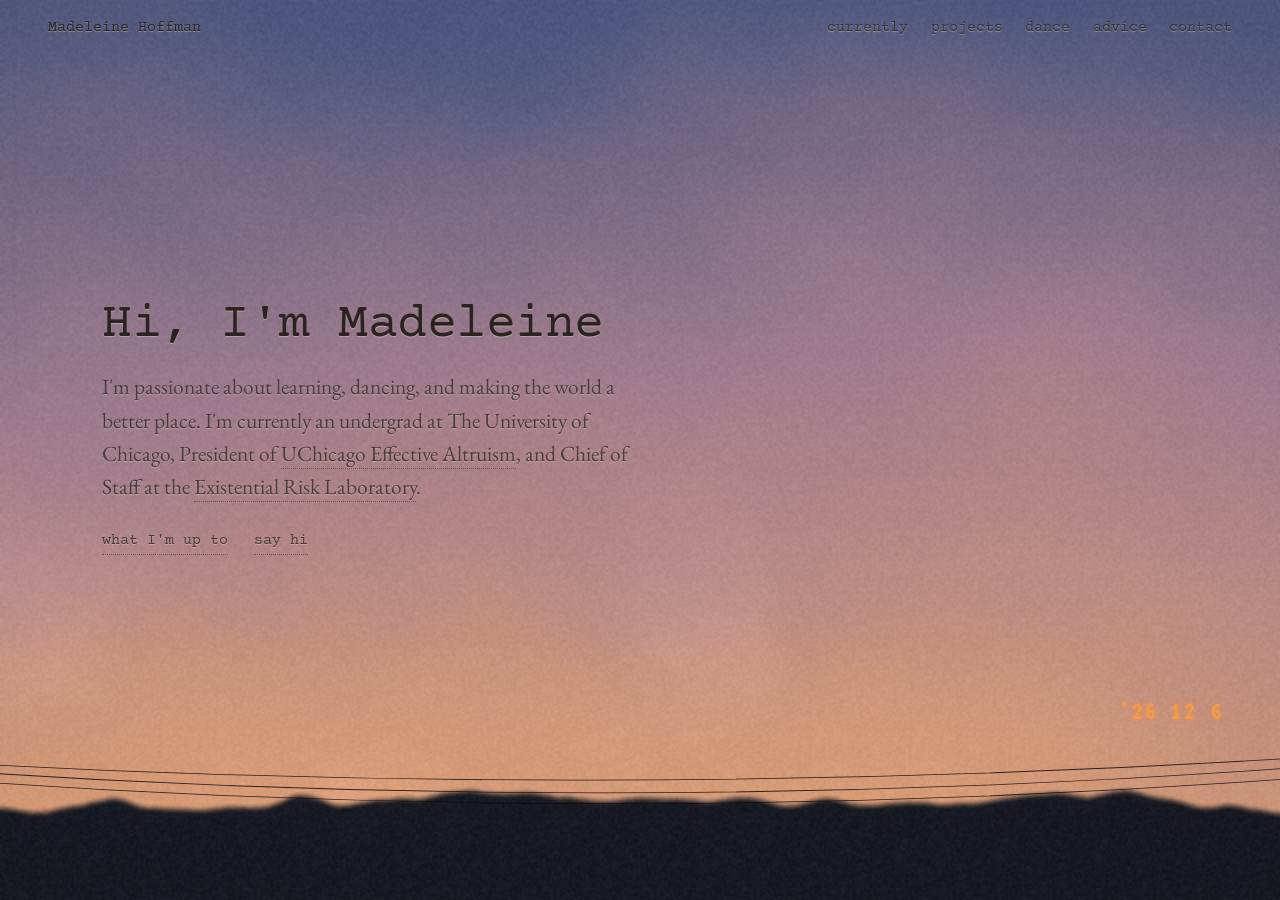
==== commit 7a4aeb44: "Notes: plain white torn paper, no tape or ruling; headstand photo on Currently Notes are now lighter" ====
--- a/index.html
+++ b/index.html
@@ -14,7 +14,7 @@
   <link href="https://fonts.googleapis.com/css2?family=Courier+Prime:ital,wght@0,400;0,700;1,400&family=EB+Garamond:ital,wght@0,400;0,500;1,400&family=Caveat:wght@400;500&family=VT323&display=swap" rel="stylesheet">
   <!-- The ?v= numbers bust browser and GitHub Pages caches: bump them whenever
        style.css, sky.js or pages.js change, or visitors may see a stale mix. -->
-  <link rel="stylesheet" href="style.css?v=48">
+  <link rel="stylesheet" href="style.css?v=49">
   <script>document.documentElement.className = "js";</script>
   <link rel="icon" href="data:image/svg+xml,%3Csvg xmlns='http://www.w3.org/2000/svg' viewBox='0 0 32 32'%3E%3Cdefs%3E%3ClinearGradient id='g' x1='0' y1='1' x2='0' y2='0'%3E%3Cstop offset='0' stop-color='%23e8894d'/%3E%3Cstop offset='.55' stop-color='%23a0506a'/%3E%3Cstop offset='1' stop-color='%23241f44'/%3E%3C/linearGradient%3E%3C/defs%3E%3Crect width='32' height='32' rx='6' fill='url(%23g)'/%3E%3Crect x='3' y='27' width='26' height='3' fill='%23120f1a'/%3E%3C/svg%3E">
 </head>
@@ -89,7 +89,7 @@
 
     <!-- ============ CURRENTLY ============ -->
     <section id="currently" class="page journal">
-      <div class="paper">
+      <div class="paper paper-currently">
         <div class="paper-head">
           <h2>Currently</h2>
           <span class="hand" data-content="currently.subtitle" data-text>last updated 10/21/26</span>
@@ -103,27 +103,34 @@
           <figure class="frame"><img src="photos/the-el.jpg" alt="Looking up at an L train passing overhead" loading="lazy"></figure>
         </div>
 
-        <article class="note n1" data-content="currently.note1">
-          <p>
-            Recently, I've been thinking about Laffer curve effects. What would give me higher
-            returns when I decrease the quantity but increase the price? What should I do more of
-            at a lower quality? (The answer to this second question is invariably emails.) Where
-            am I on this curve for just about everything I spend my time on? I might write a blog
-            post about this.
-          </p>
-        </article>
-
-        <article class="note n2" data-content="currently.note2">
-          <p>
-            In terms of what I'm actually spending time on, ask my calendar: sleep (although
-            significantly less than ever), work (just ran a panel event that went pretty well, now
-            pivoting to symposium planning and academic-year groups), EA organizing (really excited
-            about supporting all the ideas people have for programming, and doing 1-1s), and
-            spending time with friends (taco tuesdays are my favorite). I'm getting increasingly
-            skilled at making cheap vegan meals from home, doing handstands, and reading and
-            predicting my mental state (so watch out&mdash; I might become a ninja soon).
-          </p>
-        </article>
+        <!-- two independent columns: the photo sits under the first note, beside the one about headstands -->
+        <div class="col">
+          <article class="note n1" data-content="currently.note1">
+            <p>
+              Recently, I've been thinking about Laffer curve effects. What would give me higher
+              returns when I decrease the quantity but increase the price? What should I do more of
+              at a lower quality? (The answer to this second question is invariably emails.) Where
+              am I on this curve for just about everything I spend my time on? I might write a blog
+              post about this.
+            </p>
+          </article>
+          <figure class="print">
+            <a href="photos/headstand.jpg" target="_blank" rel="noopener"><img src="photos/headstand.jpg" alt="A headstand on a dark stage, in white, legs swinging up" loading="lazy"></a>
+          </figure>
+        </div>
+        <div class="col">
+          <article class="note n2" data-content="currently.note2">
+            <p>
+              In terms of what I'm actually spending time on, ask my calendar: sleep (although
+              significantly less than ever), work (just ran a panel event that went pretty well, now
+              pivoting to symposium planning and academic-year groups), EA organizing (really excited
+              about supporting all the ideas people have for programming, and doing 1-1s), and
+              spending time with friends (taco tuesdays are my favorite). I'm getting increasingly
+              skilled at making cheap vegan meals from home, doing handstands, and reading and
+              predicting my mental state (so watch out&mdash; I might become a ninja soon).
+            </p>
+          </article>
+        </div>
 
         <p class="back hand"><a href="#home">&larr; back to the sky</a></p>
       </div>
@@ -332,9 +339,9 @@
     })();
   </script>
   <script src="vendor/marked.umd.js"></script>
-  <script src="content.js?v=48"></script>
-  <script src="sky.js?v=48"></script>
-  <script src="pages.js?v=48"></script>
-  <script src="advice.js?v=48"></script>
+  <script src="content.js?v=49"></script>
+  <script src="sky.js?v=49"></script>
+  <script src="pages.js?v=49"></script>
+  <script src="advice.js?v=49"></script>
 </body>
 </html>
--- a/style.css
+++ b/style.css
@@ -285,9 +285,8 @@
 .frame.video iframe { position: absolute; inset: 0; width: 100%; height: 100%; border: 0; }
 
 /* ---- notes ----
-   Three layers: the torn paper (.note::before), the ruled lines
-   (.note::after, continuous and only faintly wavy), and the text on
-   top. The tape hangs off the first paragraph's pseudo-element. */
+   Plain sheets torn from a white notebook: the torn paper is
+   .note::before, the text sits on top. No tape, no ruling. */
 .note {
   position: relative;
   padding: 1.3rem 1.4rem 1.2rem;
@@ -303,42 +302,18 @@
     var(--tooth),
     var(--grain),
     var(--mottle),
-    linear-gradient(170deg, #fffbf1 0%, #fcf6e8 60%, #f6eedd 100%);
+    linear-gradient(170deg, #fdfcf8 0%, #faf8f2 60%, #f4f1e9 100%);
   background-blend-mode: multiply, soft-light, soft-light, normal;
   box-shadow:
     inset 0 0 0 2px rgba(255, 252, 244, 0.7),   /* fibrous light rim along the tear */
-    inset 0 0 1.4rem rgba(120, 95, 60, 0.10),   /* a little age toward the edges */
+    inset 0 0 1.4rem rgba(120, 105, 80, 0.05),  /* the faintest shade toward the edges */
     0 7px 14px rgba(8, 6, 16, 0.22),
     0 1px 2px rgba(8, 6, 16, 0.25);
   filter: url(#torn);
 }
 .note.n2::before { filter: url(#torn2); }
-.note::after {
-  content: "";
-  position: absolute;
-  inset: 0;
-  z-index: -1;
-  background: repeating-linear-gradient(to bottom, transparent 0 calc(1.55em - 1px), var(--rule) calc(1.55em - 1px) 1.55em);
-  background-origin: content-box;
-  /* the note's top padding, plus where the first baseline falls in its
-     line box, minus one period: so every rule sits just under a baseline */
-  padding: calc(1.3rem - 0.15em + 1px) 1rem 0;
-  filter: url(#wobble);
-  pointer-events: none;
-}
 .note p { margin: 0; line-height: 1.55; }
 .note p + p { margin-top: 1.55em; }
-/* a piece of tape at the top */
-.note > :first-child::before {
-  content: "";
-  position: absolute; top: -0.75rem; left: 50%;
-  width: 5.5rem; height: 1.25rem;
-  transform: translateX(-50%) rotate(-2deg);
-  background: linear-gradient(to right, rgba(236, 232, 224, 0.5), rgba(246, 244, 238, 0.62) 50%, rgba(236, 232, 224, 0.5));
-  border-left: 1px dashed rgba(255, 255, 255, 0.55);
-  border-right: 1px dashed rgba(255, 255, 255, 0.55);
-  box-shadow: 0 1px 2px rgba(8, 6, 16, 0.12);
-}
 .note.n1 { transform: rotate(-1.1deg); }
 .note.n2 { transform: rotate(1.3deg); margin-top: 1.5rem; }
 .note.lead { grid-column: 1 / -1; max-width: 42rem; }
@@ -467,7 +442,7 @@
   .lightbox button { font-size: 1.8rem; }
 }
 
-/* ---------------- small charts taped to the page, above the sleep note ---------------- */
+/* ---------------- small charts lying on the page, above the sleep note ---------------- */
 .charts {
   display: flex; gap: 0.9rem; align-items: flex-start;
   margin: 0.6rem 0 0; padding: 0;
@@ -482,18 +457,6 @@
 }
 .charts a:first-child { transform: rotate(-1.6deg); }
 .charts a:last-child { transform: rotate(1.3deg); margin-top: 0.5rem; }
-/* a little piece of tape on each */
-.charts a::before {
-  content: "";
-  position: absolute; top: -0.5rem; left: 50%; z-index: 1;
-  width: 3.2rem; height: 0.9rem;
-  transform: translateX(-50%) rotate(-3deg);
-  background: linear-gradient(to right, rgba(236, 232, 224, 0.55), rgba(246, 244, 238, 0.68) 50%, rgba(236, 232, 224, 0.55));
-  border-left: 1px dashed rgba(255, 255, 255, 0.55);
-  border-right: 1px dashed rgba(255, 255, 255, 0.55);
-  box-shadow: 0 1px 2px rgba(8, 6, 16, 0.12);
-}
-.charts a:last-child::before { transform: translateX(-50%) rotate(4deg); }
 /* the sleep note sits under its charts, in the right column */
 
 
@@ -506,4 +469,21 @@
 .col .note.n4 { transform: rotate(-0.7deg); }
 .col .note.n5 { transform: rotate(1deg); }
 .col .charts { margin: 0.6rem 0 0; }
+.col > .note:first-child { margin-top: 0; }   /* nothing above it to tuck under */
+
+/* a loose photo print lying on the page (Currently: the headstand) */
+.print { margin: 0; align-self: center; width: 88%; transform: rotate(-2deg); }
+.print a { display: block; cursor: zoom-in; }
+.print img {
+  display: block; width: 100%; height: auto;
+  border: 0.55rem solid #f7f5ef; border-bottom-width: 1.6rem;   /* a little more margin at the bottom, like a print */
+  box-shadow: 0 6px 14px rgba(8, 6, 16, 0.26), 0 1px 2px rgba(8, 6, 16, 0.25);
+  background: #f7f5ef;
+}
+/* on one column the cols melt away, so the photo can follow the note that mentions headstands */
+@media (max-width: 680px) {
+  .paper-currently .col { display: contents; }
+  .paper-currently .print { order: 1; width: 92%; }
+  .paper-currently .back { order: 2; }
+}
 @media (max-width: 640px) { .col { gap: 1.4rem; } }
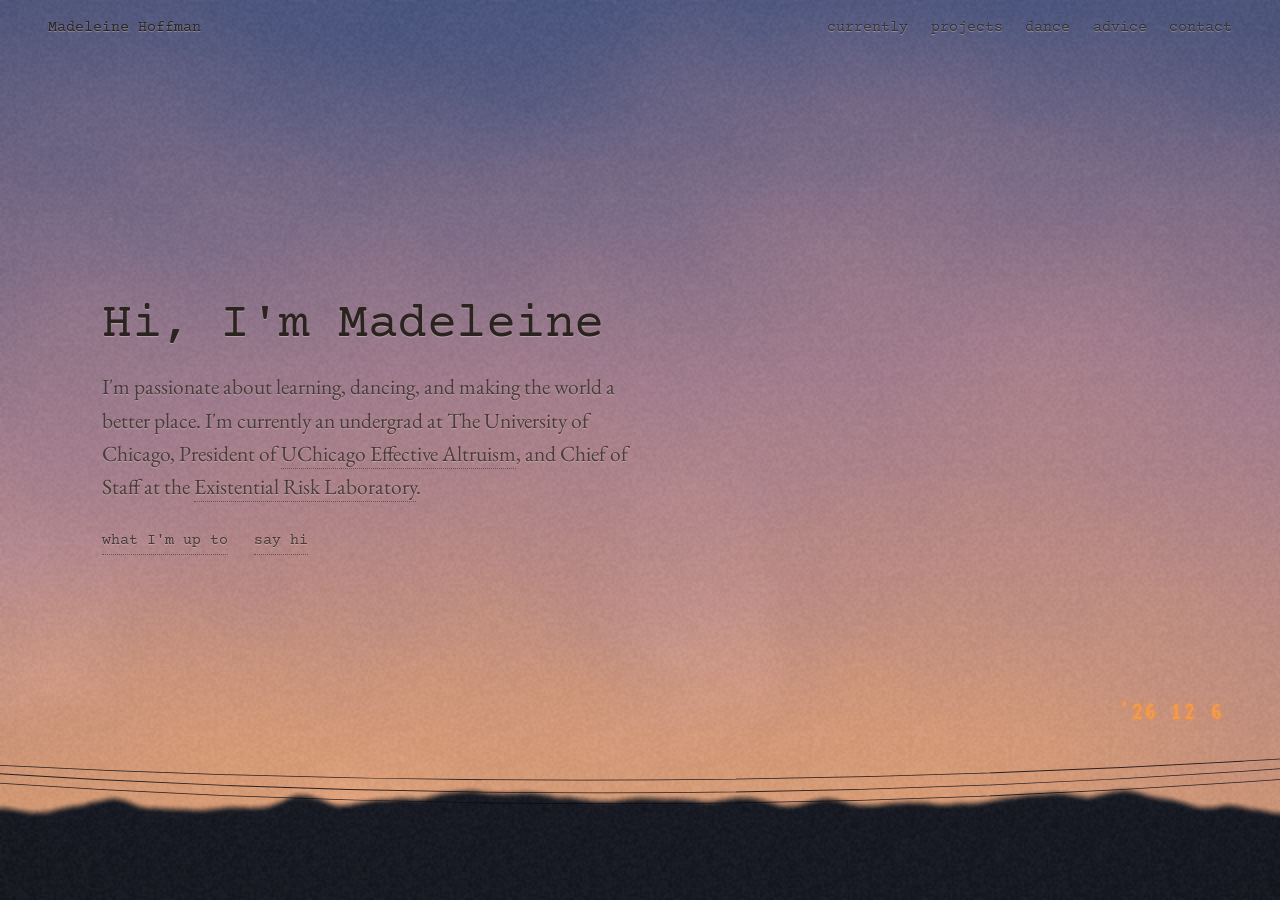
==== commit a837b227: "Currently: headstand at the end of the film strip; gentler torn edges The headstand moves from a loo" ====
--- a/index.html
+++ b/index.html
@@ -14,7 +14,7 @@
   <link href="https://fonts.googleapis.com/css2?family=Courier+Prime:ital,wght@0,400;0,700;1,400&family=EB+Garamond:ital,wght@0,400;0,500;1,400&family=Caveat:wght@400;500&family=VT323&display=swap" rel="stylesheet">
   <!-- The ?v= numbers bust browser and GitHub Pages caches: bump them whenever
        style.css, sky.js or pages.js change, or visitors may see a stale mix. -->
-  <link rel="stylesheet" href="style.css?v=49">
+  <link rel="stylesheet" href="style.css?v=50">
   <script>document.documentElement.className = "js";</script>
   <link rel="icon" href="data:image/svg+xml,%3Csvg xmlns='http://www.w3.org/2000/svg' viewBox='0 0 32 32'%3E%3Cdefs%3E%3ClinearGradient id='g' x1='0' y1='1' x2='0' y2='0'%3E%3Cstop offset='0' stop-color='%23e8894d'/%3E%3Cstop offset='.55' stop-color='%23a0506a'/%3E%3Cstop offset='1' stop-color='%23241f44'/%3E%3C/linearGradient%3E%3C/defs%3E%3Crect width='32' height='32' rx='6' fill='url(%23g)'/%3E%3Crect x='3' y='27' width='26' height='3' fill='%23120f1a'/%3E%3C/svg%3E">
 </head>
@@ -33,17 +33,12 @@
   <svg width="0" height="0" style="position:absolute" aria-hidden="true">
     <defs>
       <filter id="torn" x="-5%" y="-10%" width="110%" height="120%" color-interpolation-filters="sRGB">
-        <feTurbulence type="fractalNoise" baseFrequency="0.045 0.09" numOctaves="3" seed="4" result="n"/>
-        <feDisplacementMap in="SourceGraphic" in2="n" scale="9" xChannelSelector="R" yChannelSelector="G"/>
+        <feTurbulence type="fractalNoise" baseFrequency="0.045 0.09" numOctaves="2" seed="4" result="n"/>
+        <feDisplacementMap in="SourceGraphic" in2="n" scale="4" xChannelSelector="R" yChannelSelector="G"/>
       </filter>
       <filter id="torn2" x="-5%" y="-10%" width="110%" height="120%" color-interpolation-filters="sRGB">
-        <feTurbulence type="fractalNoise" baseFrequency="0.05 0.08" numOctaves="3" seed="11" result="n"/>
-        <feDisplacementMap in="SourceGraphic" in2="n" scale="8" xChannelSelector="R" yChannelSelector="G"/>
-      </filter>
-      <!-- a much gentler one for the ruled lines: a hand-ruled waver, not a tear -->
-      <filter id="wobble" x="-2%" y="-5%" width="104%" height="110%" color-interpolation-filters="sRGB">
-        <feTurbulence type="fractalNoise" baseFrequency="0.012 0.03" numOctaves="2" seed="3" result="n"/>
-        <feDisplacementMap in="SourceGraphic" in2="n" scale="2.5" xChannelSelector="R" yChannelSelector="G"/>
+        <feTurbulence type="fractalNoise" baseFrequency="0.05 0.08" numOctaves="2" seed="11" result="n"/>
+        <feDisplacementMap in="SourceGraphic" in2="n" scale="3.5" xChannelSelector="R" yChannelSelector="G"/>
       </filter>
     </defs>
   </svg>
@@ -97,13 +92,13 @@
 
         <!-- a strip of film: each <figure class="frame"> holds one photo; add class "portrait" for upright shots -->
         <div class="strip tilt-a">
-          <figure class="frame"><img src="photos/blue-hour-coast.jpg" alt="A coastal town at blue hour, a crescent moon above the water" loading="lazy"></figure>
           <figure class="frame portrait"><img src="photos/autumn-leaves.jpg" alt="Autumn leaves against a clear blue sky" loading="lazy"></figure>
           <figure class="frame"><img src="photos/moon-over-horizon.jpg" alt="A soft moon over a dusk horizon, orange fading to indigo" loading="lazy"></figure>
           <figure class="frame"><img src="photos/the-el.jpg" alt="Looking up at an L train passing overhead" loading="lazy"></figure>
-        </div>
-
-        <!-- two independent columns: the photo sits under the first note, beside the one about headstands -->
+          <figure class="frame"><img src="photos/headstand.jpg" alt="A headstand on a dark stage, in white, legs swinging up" loading="lazy"></figure>
+        </div>
+
+        <!-- two independent columns, so notes of any height stack naturally -->
         <div class="col">
           <article class="note n1" data-content="currently.note1">
             <p>
@@ -114,9 +109,6 @@
               post about this.
             </p>
           </article>
-          <figure class="print">
-            <a href="photos/headstand.jpg" target="_blank" rel="noopener"><img src="photos/headstand.jpg" alt="A headstand on a dark stage, in white, legs swinging up" loading="lazy"></a>
-          </figure>
         </div>
         <div class="col">
           <article class="note n2" data-content="currently.note2">
@@ -339,9 +331,9 @@
     })();
   </script>
   <script src="vendor/marked.umd.js"></script>
-  <script src="content.js?v=49"></script>
-  <script src="sky.js?v=49"></script>
-  <script src="pages.js?v=49"></script>
-  <script src="advice.js?v=49"></script>
+  <script src="content.js?v=50"></script>
+  <script src="sky.js?v=50"></script>
+  <script src="pages.js?v=50"></script>
+  <script src="advice.js?v=50"></script>
 </body>
 </html>
--- a/style.css
+++ b/style.css
@@ -471,19 +471,4 @@
 .col .charts { margin: 0.6rem 0 0; }
 .col > .note:first-child { margin-top: 0; }   /* nothing above it to tuck under */
 
-/* a loose photo print lying on the page (Currently: the headstand) */
-.print { margin: 0; align-self: center; width: 88%; transform: rotate(-2deg); }
-.print a { display: block; cursor: zoom-in; }
-.print img {
-  display: block; width: 100%; height: auto;
-  border: 0.55rem solid #f7f5ef; border-bottom-width: 1.6rem;   /* a little more margin at the bottom, like a print */
-  box-shadow: 0 6px 14px rgba(8, 6, 16, 0.26), 0 1px 2px rgba(8, 6, 16, 0.25);
-  background: #f7f5ef;
-}
-/* on one column the cols melt away, so the photo can follow the note that mentions headstands */
-@media (max-width: 680px) {
-  .paper-currently .col { display: contents; }
-  .paper-currently .print { order: 1; width: 92%; }
-  .paper-currently .back { order: 2; }
-}
 @media (max-width: 640px) { .col { gap: 1.4rem; } }
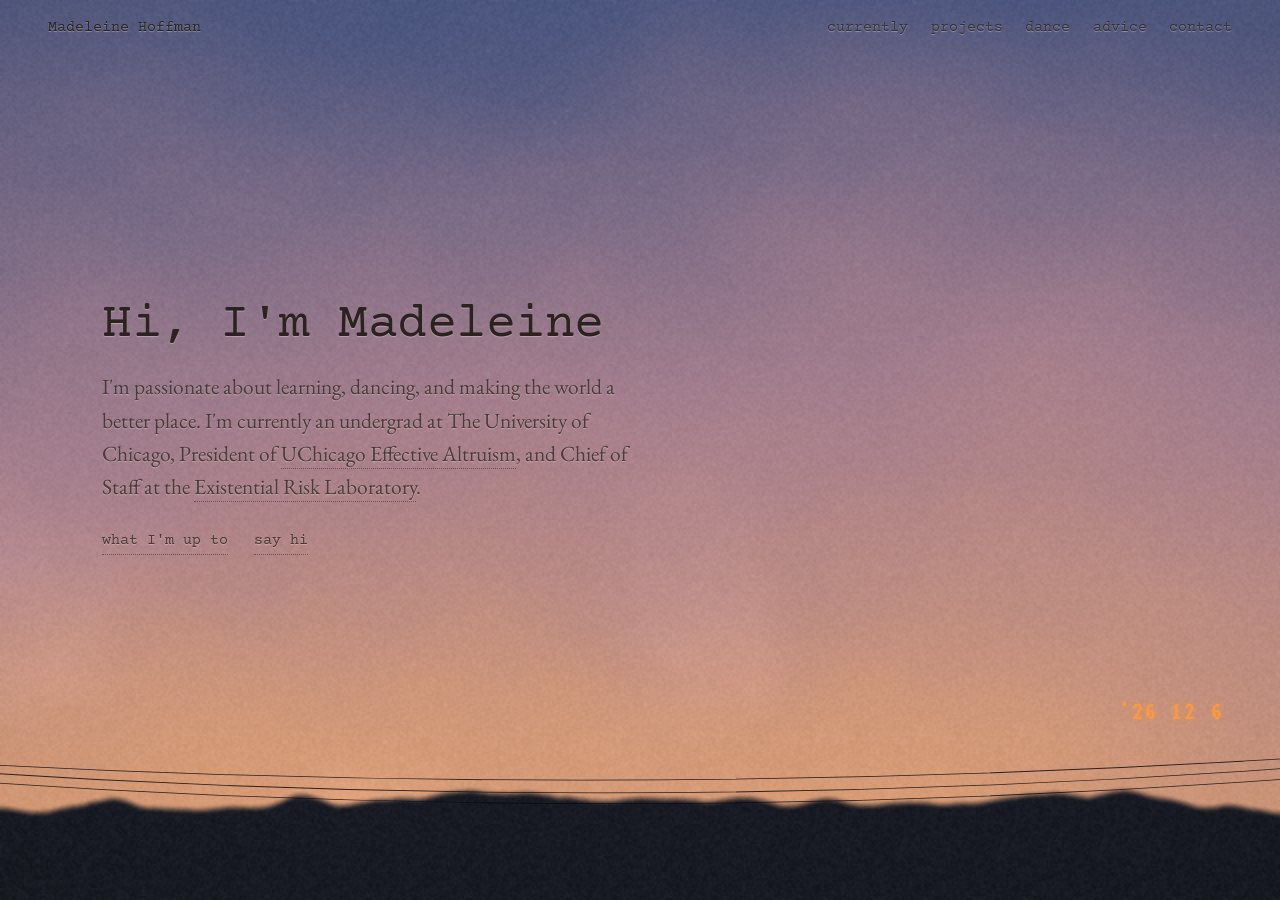
==== commit 6c71a030: "Currently: the autumn tree is now the last frame of the film strip Co-Authored-By: Claude Opus 5.5 <" ====
--- a/index.html
+++ b/index.html
@@ -92,10 +92,10 @@
 
         <!-- a strip of film: each <figure class="frame"> holds one photo; add class "portrait" for upright shots -->
         <div class="strip tilt-a">
-          <figure class="frame portrait"><img src="photos/autumn-leaves.jpg" alt="Autumn leaves against a clear blue sky" loading="lazy"></figure>
           <figure class="frame"><img src="photos/moon-over-horizon.jpg" alt="A soft moon over a dusk horizon, orange fading to indigo" loading="lazy"></figure>
           <figure class="frame"><img src="photos/the-el.jpg" alt="Looking up at an L train passing overhead" loading="lazy"></figure>
           <figure class="frame"><img src="photos/headstand.jpg" alt="A headstand on a dark stage, in white, legs swinging up" loading="lazy"></figure>
+          <figure class="frame portrait"><img src="photos/autumn-leaves.jpg" alt="Autumn leaves against a clear blue sky" loading="lazy"></figure>
         </div>
 
         <!-- two independent columns, so notes of any height stack naturally -->
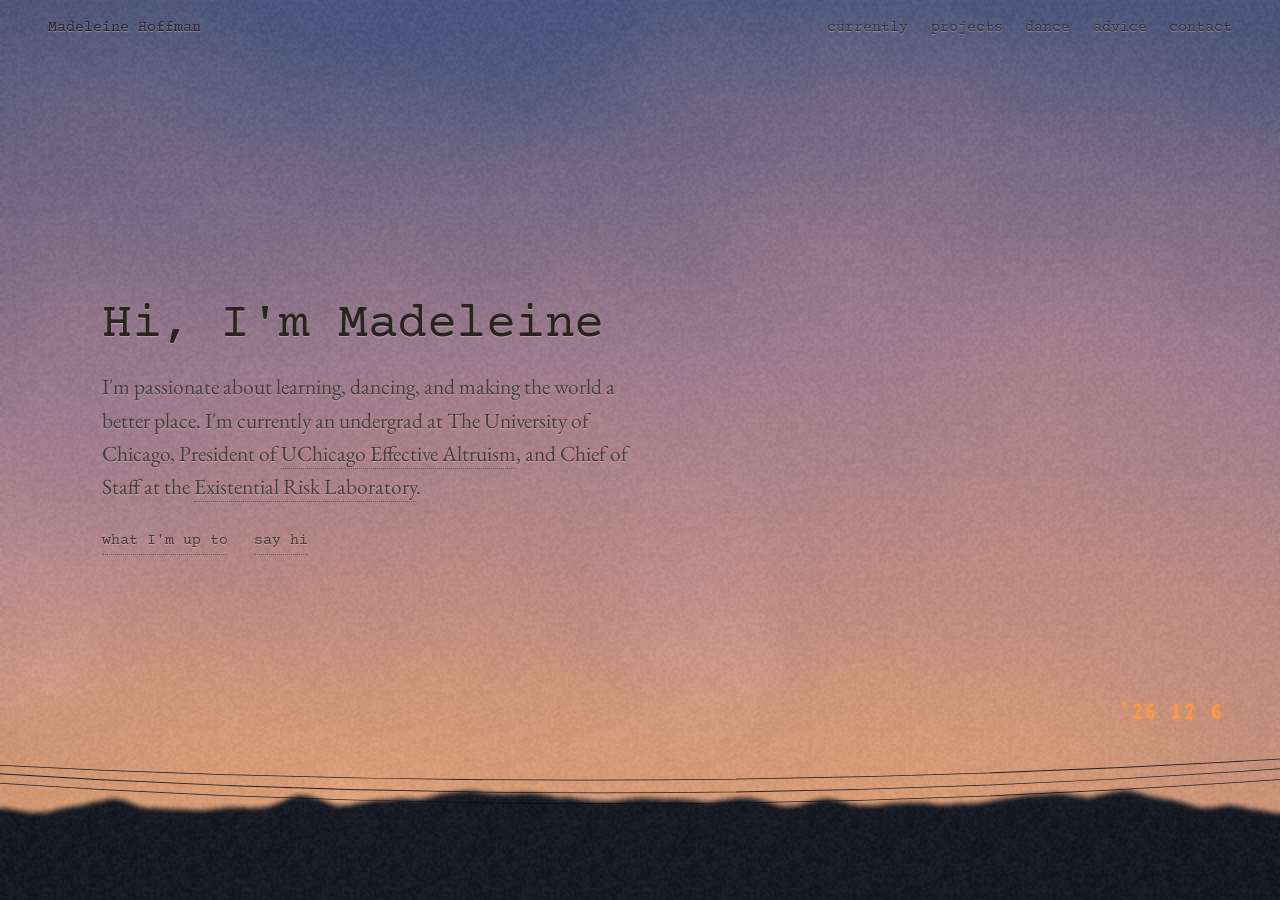
==== commit c5ff54d6: "Advice note straight and centred; Dance photos above the intro The intro note on Advice loses its ti" ====
--- a/index.html
+++ b/index.html
@@ -14,7 +14,7 @@
   <link href="https://fonts.googleapis.com/css2?family=Courier+Prime:ital,wght@0,400;0,700;1,400&family=EB+Garamond:ital,wght@0,400;0,500;1,400&family=Caveat:wght@400;500&family=VT323&display=swap" rel="stylesheet">
   <!-- The ?v= numbers bust browser and GitHub Pages caches: bump them whenever
        style.css, sky.js or pages.js change, or visitors may see a stale mix. -->
-  <link rel="stylesheet" href="style.css?v=50">
+  <link rel="stylesheet" href="style.css?v=51">
   <script>document.documentElement.className = "js";</script>
   <link rel="icon" href="data:image/svg+xml,%3Csvg xmlns='http://www.w3.org/2000/svg' viewBox='0 0 32 32'%3E%3Cdefs%3E%3ClinearGradient id='g' x1='0' y1='1' x2='0' y2='0'%3E%3Cstop offset='0' stop-color='%23e8894d'/%3E%3Cstop offset='.55' stop-color='%23a0506a'/%3E%3Cstop offset='1' stop-color='%23241f44'/%3E%3C/linearGradient%3E%3C/defs%3E%3Crect width='32' height='32' rx='6' fill='url(%23g)'/%3E%3Crect x='3' y='27' width='26' height='3' fill='%23120f1a'/%3E%3C/svg%3E">
 </head>
@@ -211,14 +211,6 @@
           <span class="hand" data-content="dance.subtitle" data-text>UChicago Maya</span>
         </div>
 
-        <article class="note n1 lead" data-content="dance.lead">
-          <p>
-            I'm a cast member of UChicago Maya, a contemporary-fusion dance group. Here are some
-            of our recent performances, including sets from both this and last year's university
-            competition “Where Fun Comes to Dance” and our winter show Smoke and Mirrors.
-          </p>
-        </article>
-
         <div class="strip tilt-c">
           <figure class="frame"><img src="photos/maya-tableau.jpg" alt="UChicago Maya dancers in a tableau under warm light, mirrors at the edges" loading="lazy"></figure>
           <figure class="frame"><img src="photos/four-in-white.jpg" alt="Four dancers in white shirts holding hands on a lavender-lit stage" loading="lazy"></figure>
@@ -226,6 +218,14 @@
           <figure class="frame"><img src="photos/final-bow.jpg" alt="The whole cast in black taking a bow, hands raised" loading="lazy"></figure>
           <figure class="frame"><img src="photos/curtain-call.jpg" alt="Curtain call, the cast waving in pink and lavender dresses" loading="lazy"></figure>
         </div>
+
+        <article class="note n1 lead" data-content="dance.lead">
+          <p>
+            I'm a cast member of UChicago Maya, a contemporary-fusion dance group. Here are some
+            of our recent performances, including sets from both this and last year's university
+            competition “Where Fun Comes to Dance” and our winter show Smoke and Mirrors.
+          </p>
+        </article>
 
         <!-- cine film: the three performances as frames on a strip -->
         <div class="strip wide tilt-e">
@@ -331,9 +331,9 @@
     })();
   </script>
   <script src="vendor/marked.umd.js"></script>
-  <script src="content.js?v=50"></script>
-  <script src="sky.js?v=50"></script>
-  <script src="pages.js?v=50"></script>
-  <script src="advice.js?v=50"></script>
+  <script src="content.js?v=51"></script>
+  <script src="sky.js?v=51"></script>
+  <script src="pages.js?v=51"></script>
+  <script src="advice.js?v=51"></script>
 </body>
 </html>
--- a/style.css
+++ b/style.css
@@ -381,7 +381,9 @@
 
 /* ---------------- advice: the green notebook ---------------- */
 .paper-advice .note.lead { max-width: 46rem; z-index: 30; }   /* always above the pile */
+.paper-advice .note.lead { transform: none; margin-inline: auto; justify-self: center; width: 100%; }   /* straight, centred on the sheet */
 .paper-advice .back { position: relative; z-index: 30; }
+#dance .note.lead { margin-bottom: 1.4rem; }   /* breathing room above the video strip */
 
 /* The pile: advice.js positions every page absolutely (a masonry with
    overlap); the box is clipped so nothing pokes past the sheet. */
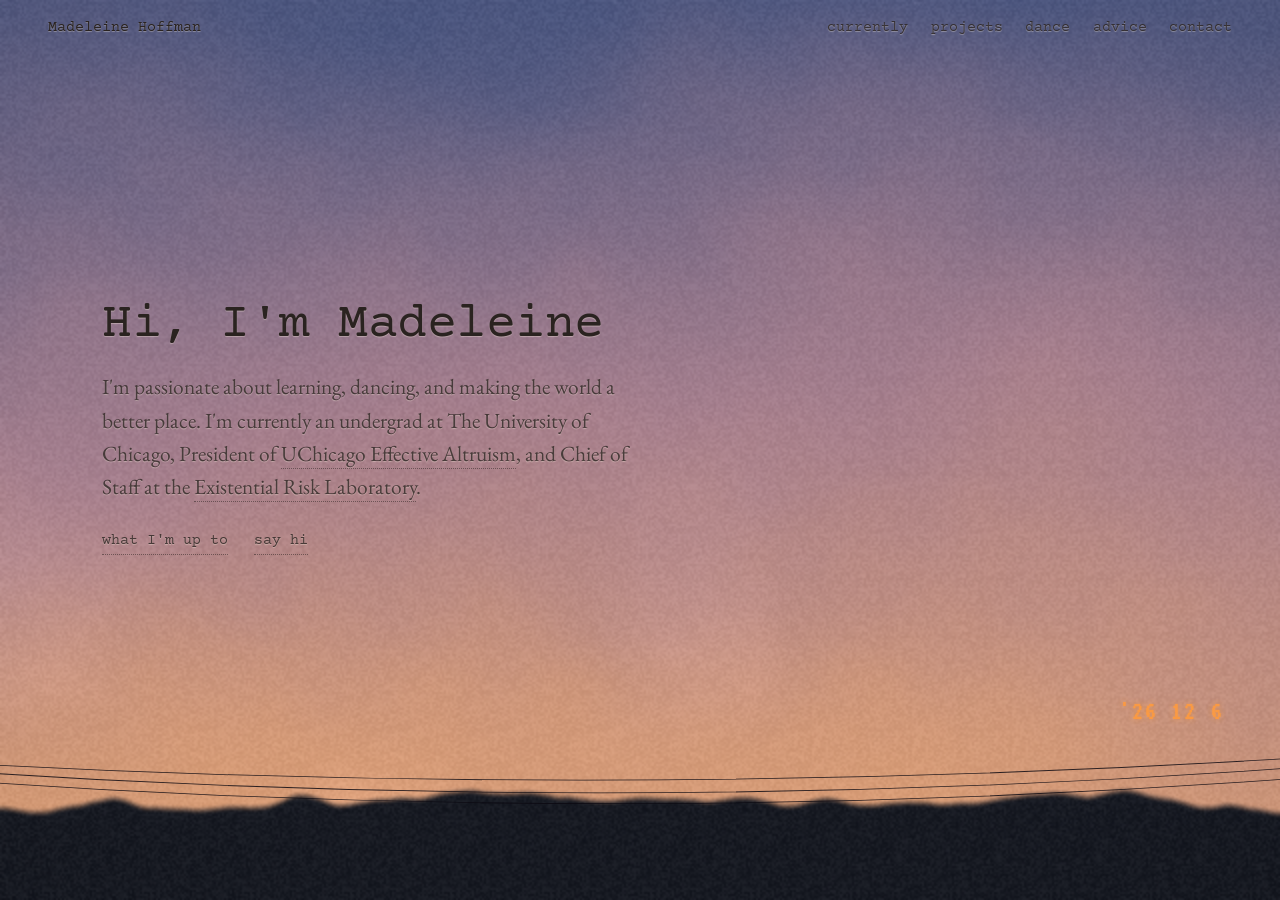
==== commit 4d861aa9: "Journal sheets lie straight on every page The cream sheet behind each page was rotated -0.6deg (-0.3" ====
--- a/index.html
+++ b/index.html
@@ -14,7 +14,7 @@
   <link href="https://fonts.googleapis.com/css2?family=Courier+Prime:ital,wght@0,400;0,700;1,400&family=EB+Garamond:ital,wght@0,400;0,500;1,400&family=Caveat:wght@400;500&family=VT323&display=swap" rel="stylesheet">
   <!-- The ?v= numbers bust browser and GitHub Pages caches: bump them whenever
        style.css, sky.js or pages.js change, or visitors may see a stale mix. -->
-  <link rel="stylesheet" href="style.css?v=51">
+  <link rel="stylesheet" href="style.css?v=52">
   <script>document.documentElement.className = "js";</script>
   <link rel="icon" href="data:image/svg+xml,%3Csvg xmlns='http://www.w3.org/2000/svg' viewBox='0 0 32 32'%3E%3Cdefs%3E%3ClinearGradient id='g' x1='0' y1='1' x2='0' y2='0'%3E%3Cstop offset='0' stop-color='%23e8894d'/%3E%3Cstop offset='.55' stop-color='%23a0506a'/%3E%3Cstop offset='1' stop-color='%23241f44'/%3E%3C/linearGradient%3E%3C/defs%3E%3Crect width='32' height='32' rx='6' fill='url(%23g)'/%3E%3Crect x='3' y='27' width='26' height='3' fill='%23120f1a'/%3E%3C/svg%3E">
 </head>
@@ -331,9 +331,9 @@
     })();
   </script>
   <script src="vendor/marked.umd.js"></script>
-  <script src="content.js?v=51"></script>
-  <script src="sky.js?v=51"></script>
-  <script src="pages.js?v=51"></script>
-  <script src="advice.js?v=51"></script>
+  <script src="content.js?v=52"></script>
+  <script src="sky.js?v=52"></script>
+  <script src="pages.js?v=52"></script>
+  <script src="advice.js?v=52"></script>
 </body>
 </html>
--- a/style.css
+++ b/style.css
@@ -179,7 +179,6 @@
   color: var(--pencil);
   background: var(--paper) linear-gradient(160deg, var(--paper-2) 0%, var(--paper) 55%, #eedfc2 100%);
   box-shadow: 0 30px 70px rgba(8, 6, 16, 0.5), 0 2px 6px rgba(8, 6, 16, 0.3);
-  transform: rotate(-0.6deg);
   display: grid;
   grid-template-columns: minmax(0, 1fr) minmax(0, 1fr);
   gap: 1.75rem 2.25rem;
@@ -362,9 +361,7 @@
   header.top nav { justify-content: center; gap: 0.2rem 1rem; }
   .hero { padding-top: 7rem; padding-bottom: 10rem; align-items: flex-end; }
   .stamp { bottom: 10.5rem; font-size: 1.4rem; }
-  .paper { grid-template-columns: minmax(0, 1fr); transform: rotate(-0.3deg); }
-  /* the advice sheet is very tall; even a slight tilt pushes its corners off a phone screen */
-  .paper-advice { transform: none; }
+  .paper { grid-template-columns: minmax(0, 1fr); }
   .paper::after { display: none; }
   .note.n1, .note.n2 { transform: rotate(-0.6deg); margin-top: 0.5rem; }
   .note.n2 { transform: rotate(0.6deg); }
